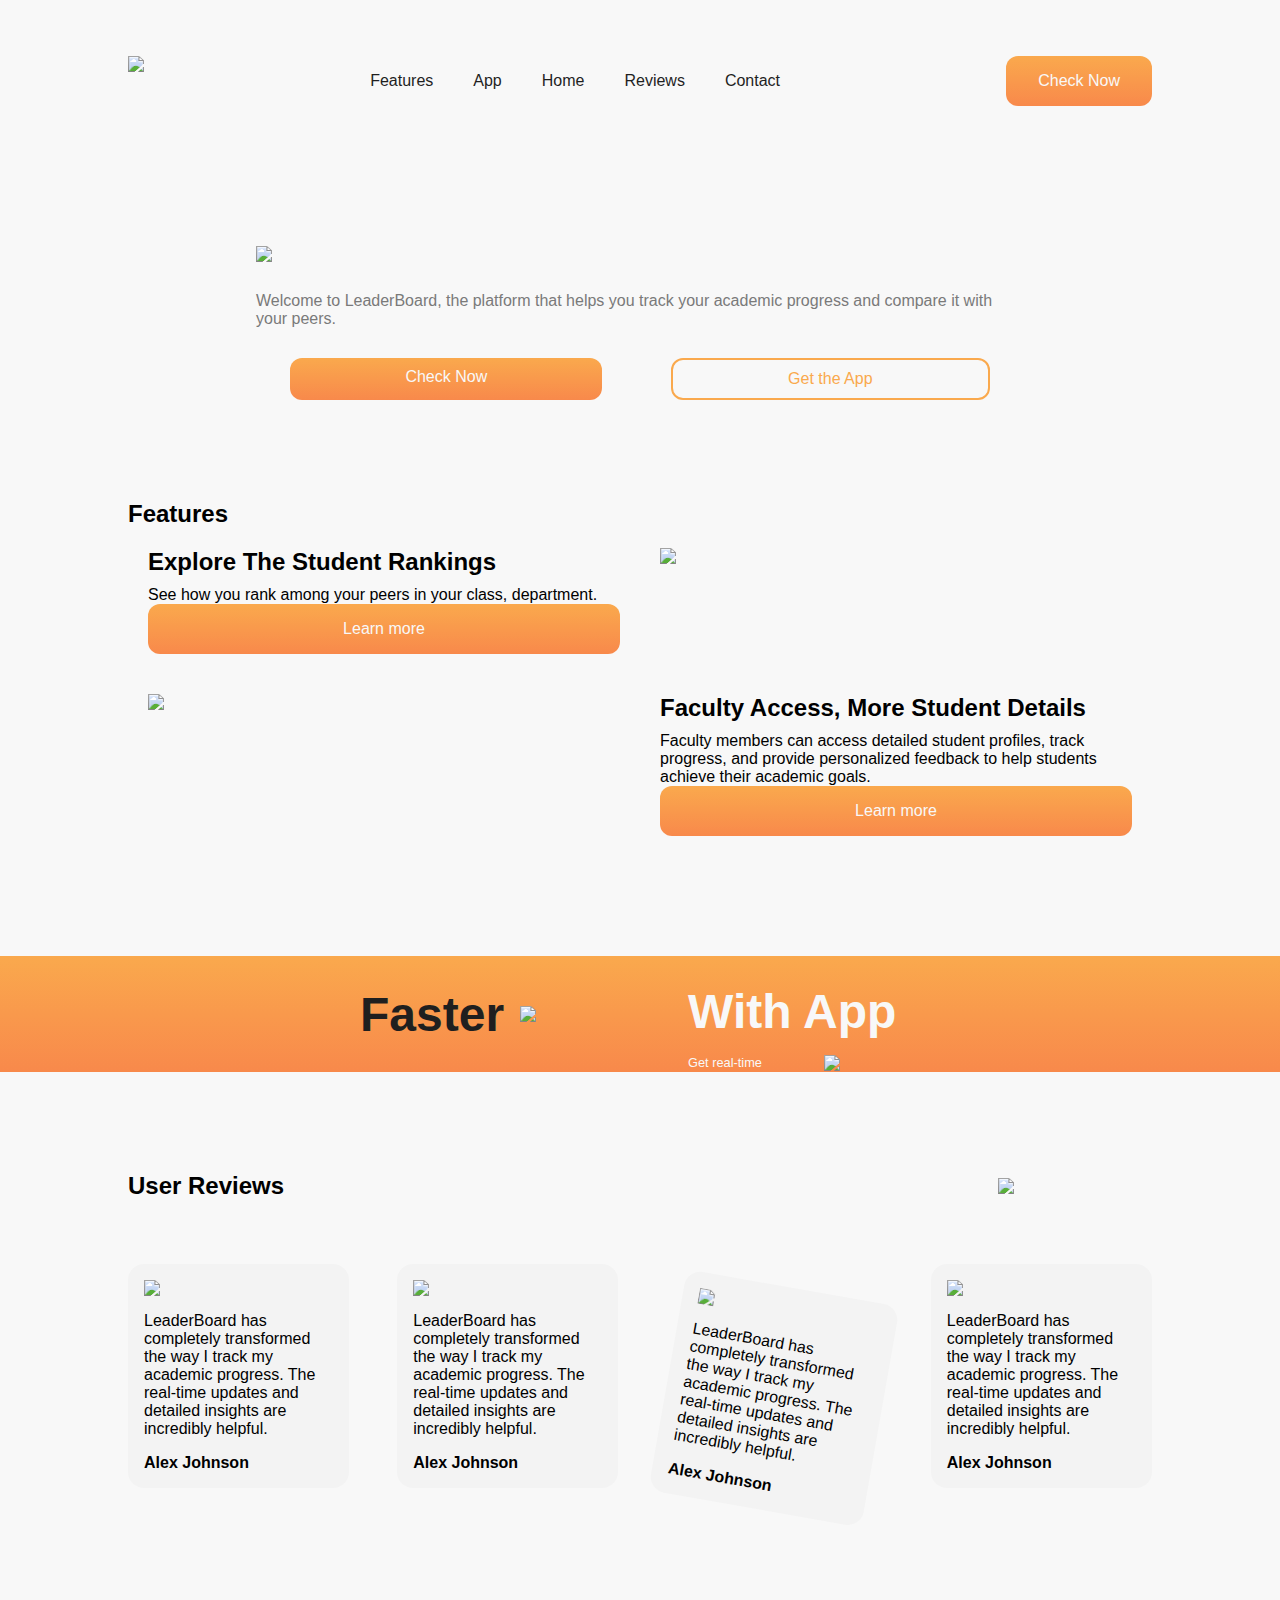
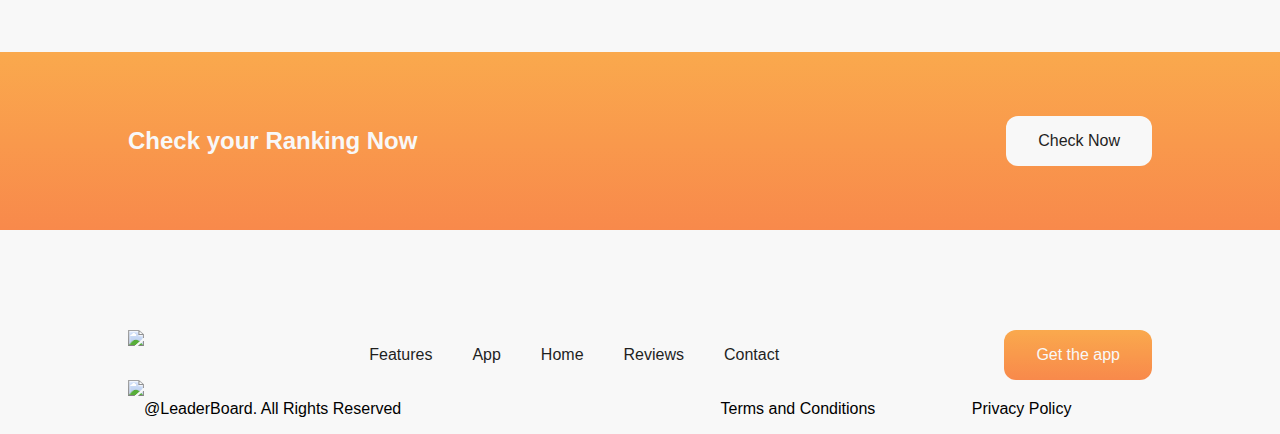
==== index.html @ 1e45b640 "Add files via upload" ====
<!DOCTYPE html>
<html lang="en">
  <head>
    <meta charset="UTF-8" />
    <link rel="icon" type="image/svg+xml" href="/vite.svg" />
    <meta name="viewport" content="width=device-width, initial-scale=1.0" />
    <link rel="stylesheet" href="style.css" />
    <title>Vite App</title>
  </head>
  <body>
    <div class="main-container">
      <header class="header">
        <div class="header-nav-container">
          <img class="logo" src="/images/logo-1.png" />
          <ul class="nav">
            <li class="nav-item">
              <a href="#" class="nav-link">Features</a>
            </li>
            <li class="nav-item">
              <a href="#" class="nav-link">App</a>
            </li>
            <li class="nav-item">
              <a href="#" class="nav-link">Home</a>
            </li>
            <li class="nav-item">
              <a href="#" class="nav-link">Reviews</a>
            </li>
            <li class="nav-item">
              <a href="#" class="nav-link">Contact</a>
            </li>
          </ul>
          <a class="btn cta" href="#">Check Now</a>
        </div>
      </header>
      <div class="hero">
        <div class="hero-container">
          <div class="welcome-container">
            <img class="welcome-img" src="/images/welcome-to-leaderboard.svg" />
            <p class="p">
              Welcome to LeaderBoard, the platform that helps you track your
              academic progress and compare it with your peers.
            </p>
          </div>
          <div class="btns-container">
            <a class="btn wide-btn cta" href="studentcheckpage.html"
              >Check Now</a
            >
            <a class="btn wide-btn sub-cta" href="#">Get the App</a>
          </div>
        </div>
      </div>
      <div class="features">
        <div class="features-main-container">
          <h2 class="feature-title">Features</h2>
          <div class="features-container">
            <div class="feature-panel">
              <div class="feature-box feature-details">
                <div class="feature-sub-box">
                  <h2>Explore The Student Rankings</h2>
                  <p>
                    See how you rank among your peers in your class, department.
                  </p>
                </div>
                <a class="btn" href="#">Learn more</a>
              </div>
              <img
                class="feature-box feature-image"
                src="/images/student-image.png" />
            </div>
            <div class="feature-panel">
              <img
                class="feature-box feature-image"
                src="/images/faculty-image.png" />
              <div class="feature-box feature-details">
                <div class="feature-sub-box">
                  <h2>Faculty Access, More Student Details</h2>
                  <p>
                    Faculty members can access detailed student profiles, track
                    progress, and provide personalized feedback to help students
                    achieve their academic goals.
                  </p>
                </div>
                <a class="btn" href="#">Learn more</a>
              </div>
            </div>
          </div>
        </div>
      </div>
      <div class="app">
        <div class="app-container">
          <div class="app-box">
            <h2 class="app-sub-title-dark">Faster</h2>
          </div>
          <img class="app-image" src="/images/iphone-13.png" />
          <div class="app-sub-container">
            <h2 class="app-sub-title-light">With App</h2>
            <div class="app-sub-box">
              <p class="app-text">
                Get real-time updates on your academic progress.
              </p>
              <img class="app-social-links" src="/images/frame-23.png" />
            </div>
          </div>
        </div>
      </div>
      <div class="reviews">
        <div class="reviews-container">
          <div class="review-title">
            <h2 class="review-title-text">User Reviews</h2>
            <img class="review-arrow" src="/images/left-and-right-arrow.png" />
          </div>
          <div class="review-panel">
            <div class="review">
              <img class="review-image" src="/images/1.svg" />
              <p class="review-text">
                LeaderBoard has completely transformed the way I track my
                academic progress. The real-time updates and detailed insights
                are incredibly helpful.
              </p>
              <p class="reviewer">Alex Johnson</p>
            </div>
            <div class="review">
              <img class="review-image" src="/images/1.svg" />
              <p class="review-text">
                LeaderBoard has completely transformed the way I track my
                academic progress. The real-time updates and detailed insights
                are incredibly helpful.
              </p>
              <p class="reviewer">Alex Johnson</p>
            </div>
            <div class="review-open">
              <div class="reviewer-image-open"></div>
              <div class="review review-des">
                <img class="review-image" src="/images/1.svg" />
                <p class="review-text">
                  LeaderBoard has completely transformed the way I track my
                  academic progress. The real-time updates and detailed insights
                  are incredibly helpful.
                </p>
                <p class="reviewer">Alex Johnson</p>
              </div>
            </div>
            <div class="review">
              <img class="review-image" src="/images/1.svg" />
              <p class="review-text">
                LeaderBoard has completely transformed the way I track my
                academic progress. The real-time updates and detailed insights
                are incredibly helpful.
              </p>
              <p class="reviewer">Alex Johnson</p>
            </div>
          </div>
        </div>
      </div>
      <div class="news-letter">
        <div class="nl-container">
          <h2 class="nl-heading">Check your Ranking Now</h2>
          <a class="btn btn-light" href="studentcheckpage.html">Check Now</a>
        </div>
      </div>
      <footer class="footer">
        <div class="footer-container">
          <div class="footer-nav-container">
            <img class="logo" src="/images/logo-1.png" />
            <ul class="nav">
              <li class="nav-item">
                <a href="#" class="nav-link">Features</a>
              </li>
              <li class="nav-item">
                <a href="#" class="nav-link">App</a>
              </li>
              <li class="nav-item">
                <a href="#" class="nav-link">Home</a>
              </li>
              <li class="nav-item">
                <a href="#" class="nav-link">Reviews</a>
              </li>
              <li class="nav-item">
                <a href="#" class="nav-link">Contact</a>
              </li>
            </ul>
            <a class="btn cta" href="#">Get the app</a>
          </div>
          <img class="line" src="/images/line-1.png" />
          <div class="tac">
            <div class="tac-container">
              <div class="tac-text-left">
                @LeaderBoard. All Rights Reserved
              </div>
              <div class="tac-text-right">
                <div class="tac-text-wrapper">Terms and Conditions</div>
                <div class="tac-text-wrapper">Privacy Policy</div>
              </div>
            </div>
          </div>
        </div>
      </footer>
    </div>
  </body>
  <script type="module" src="/main.js"></script>
</html>
---- style.css ----
@import url(https://db.onlinewebfonts.com/c/040a78b437acd0433612f92e61d04a1b?family=Gilroy-Medium);

:root {
  --primary-color: #f8f8f8;
  --secondary-color: #1f1f1f;
  --tertiary-color: #faa94d;
  --quaternary-color: #f8894b;
  --sub-text-color: #7a7a7a;
  --sub-background-color: #f3f3f3;
}

* {
  margin: 0;
  padding: 0;
  box-sizing: border-box;
}

.main-container {
  min-width: 1050px;
  display: flex;
  flex-direction: column;
  align-items: center;
  min-height: fit-content;
  gap: 100px;
  justify-content: space-between;
  background-color: var(--primary-color);
  font-family: "Gilroy-Medium", sans-serif;
  margin: auto;
  padding: 1rem 0;
}

.header {
  width: 100%;
  padding: 40px 0;
}

.header-nav-container,
.footer-nav-container {
  display: flex;
  align-items: center;
  justify-content: space-between;
  height: 50px;
  gap: 60px;
}

.header-nav-container,
.features-main-container,
.reviews-container {
  width: 80%;
  margin: auto;
  max-width: 1050px;
}

.logo {
  height: 100%;
}

.nav {
  list-style-type: none;
  width: auto;
  display: flex;
  justify-content: space-between;
  align-items: center;
  gap: 40px;
}

.nav-link {
  text-decoration: none;
  color: var(--secondary-color);
  font-family: inherit;
}

.nav-link:hover {
  color: var(--tertiary-color);
}

.btn {
  text-align: center;
  min-width: max-content;
  text-decoration: none;
  background: linear-gradient(180deg, #faa94d, #f8894b);
  padding: 16px 32px;
  color: inherit;
  font-family: inherit;
  border-radius: 12px;
  color: var(--primary-color);
}

.btn:hover {
  background: linear-gradient(180deg, #f8894b, #faa94d);
}

.hero {
  width: 100%;
  margin: auto;
}

.hero-container {
  width: 60%;
  display: flex;
  flex-direction: column;
  justify-content: space-between;
  align-items: center;
  gap: 30px;
  margin: auto;
}

.welcome-container {
  display: flex;
  flex-direction: column;
  justify-content: center;
  align-items: center;
  gap: 30px;
  color: var(--sub-text-color);
}

.welcome-img {
  width: 100%;
}

.btns-container {
  width: 100%;
  display: flex;
  justify-content: space-around;
}

.wide-btn {
  padding: 10px 15%;
}

.sub-cta {
  background: var(--primary-color);
  border: 2px solid var(--tertiary-color);
  color: var(--tertiary-color);
}

.sub-cta:hover {
  background: var(--tertiary-color);
  color: var(--primary-color);
}

.features {
  width: 100%;
}

.feature-panel {
  display: flex;
  justify-content: space-between;
}

.feature-details {
  display: flex;
  flex-direction: column;
  justify-content: space-around;
}

.feature-box {
  width: 50%;
  padding: 20px;
}

.feature-sub-box {
  display: flex;
  flex-direction: column;
  gap: 10px;
}

.app,
.news-letter {
  width: 100%;
  background: linear-gradient(
    180deg,
    var(--tertiary-color),
    var(--quaternary-color)
  );
}

.app-container {
  width: 80%;
  max-width: 800px;
  display: flex;
  justify-content: center;
  align-items: center;
  margin: auto;
}

.app-image,
.app-box,
.app-sub-container {
  width: 30%;
}

.app-box {
  translate: 5rem;
}

.app-sub-container {
  translate: -4.5rem 1.75rem;
  display: flex;
  flex-direction: column;
  gap: 1rem;
}

.app-sub-box {
  display: flex;
  gap: 1rem;
  color: var(--primary-color);
}

.app-text {
  width: 50%;
  font-size: 0.8rem;
}

.app-sub-title-dark,
.app-sub-title-light {
  font-size: 3rem;
}

.app-sub-title-dark {
  color: var(--secondary-color);
}

.app-sub-title-light {
  color: var(--primary-color);
}

.app-social-links {
  width: 40%;
  object-fit: contain;
}

.reviews {
  width: 100%;
}

.review-title {
  display: flex;
  justify-content: space-between;
  align-items: center;
}

.review-arrow {
  object-fit: contain;
  width: 15%;
}

.review-panel {
  display: flex;
  justify-content: space-between;
  align-items: center;
  gap: 3rem;
  padding: 4rem 0;
}

.review {
  background-color: var(--sub-background-color);
  border-radius: 16px;
  padding: 1rem;
  display: flex;
  flex-direction: column;
  gap: 1rem;
  width: 25%;
  height: fit-content;
}

.review-open {
  position: relative;
  width: 25%;
  height: fit-content;
}

.review-image {
  width: 20%;
  object-fit: contain;
}

.reviewer {
  font-weight: bold;
}

.reviewer-image-open {
  width: 100%;
  height: 100%;
  position: absolute;
  translate: 0 -40%;
  background: url(images/image-frame.png);
  background-size: contain;
  background-repeat: no-repeat;
  background-position: center;
}

.review-des {
  transform: rotate(10deg);
  width: 100%;
  translate: 0 10%;
}

.news-letter {
  padding: 4rem 0;
}

.nl-container {
  width: 80%;
  margin: auto;
  display: flex;
  justify-content: space-between;
  align-items: center;
  color: var(--primary-color);
}

.btn-light {
  background: var(--primary-color);
  color: var(--secondary-color);
}

.btn-light:hover {
  background: var(--secondary-color);
  color: var(--primary-color);
}

.footer {
  width: 100%;
}

.footer-container {
  width: 80%;
  margin: auto;
}

.line {
  width: 100%;
}

.tac-container {
  display: flex;
  justify-content: space-between;
}

.tac-text-left {
  margin-left: 1rem;
}

.tac-text-right {
  width: 50%;
  display: flex;
  justify-content: space-evenly;
  text-align: start;
  gap: 1em;
}
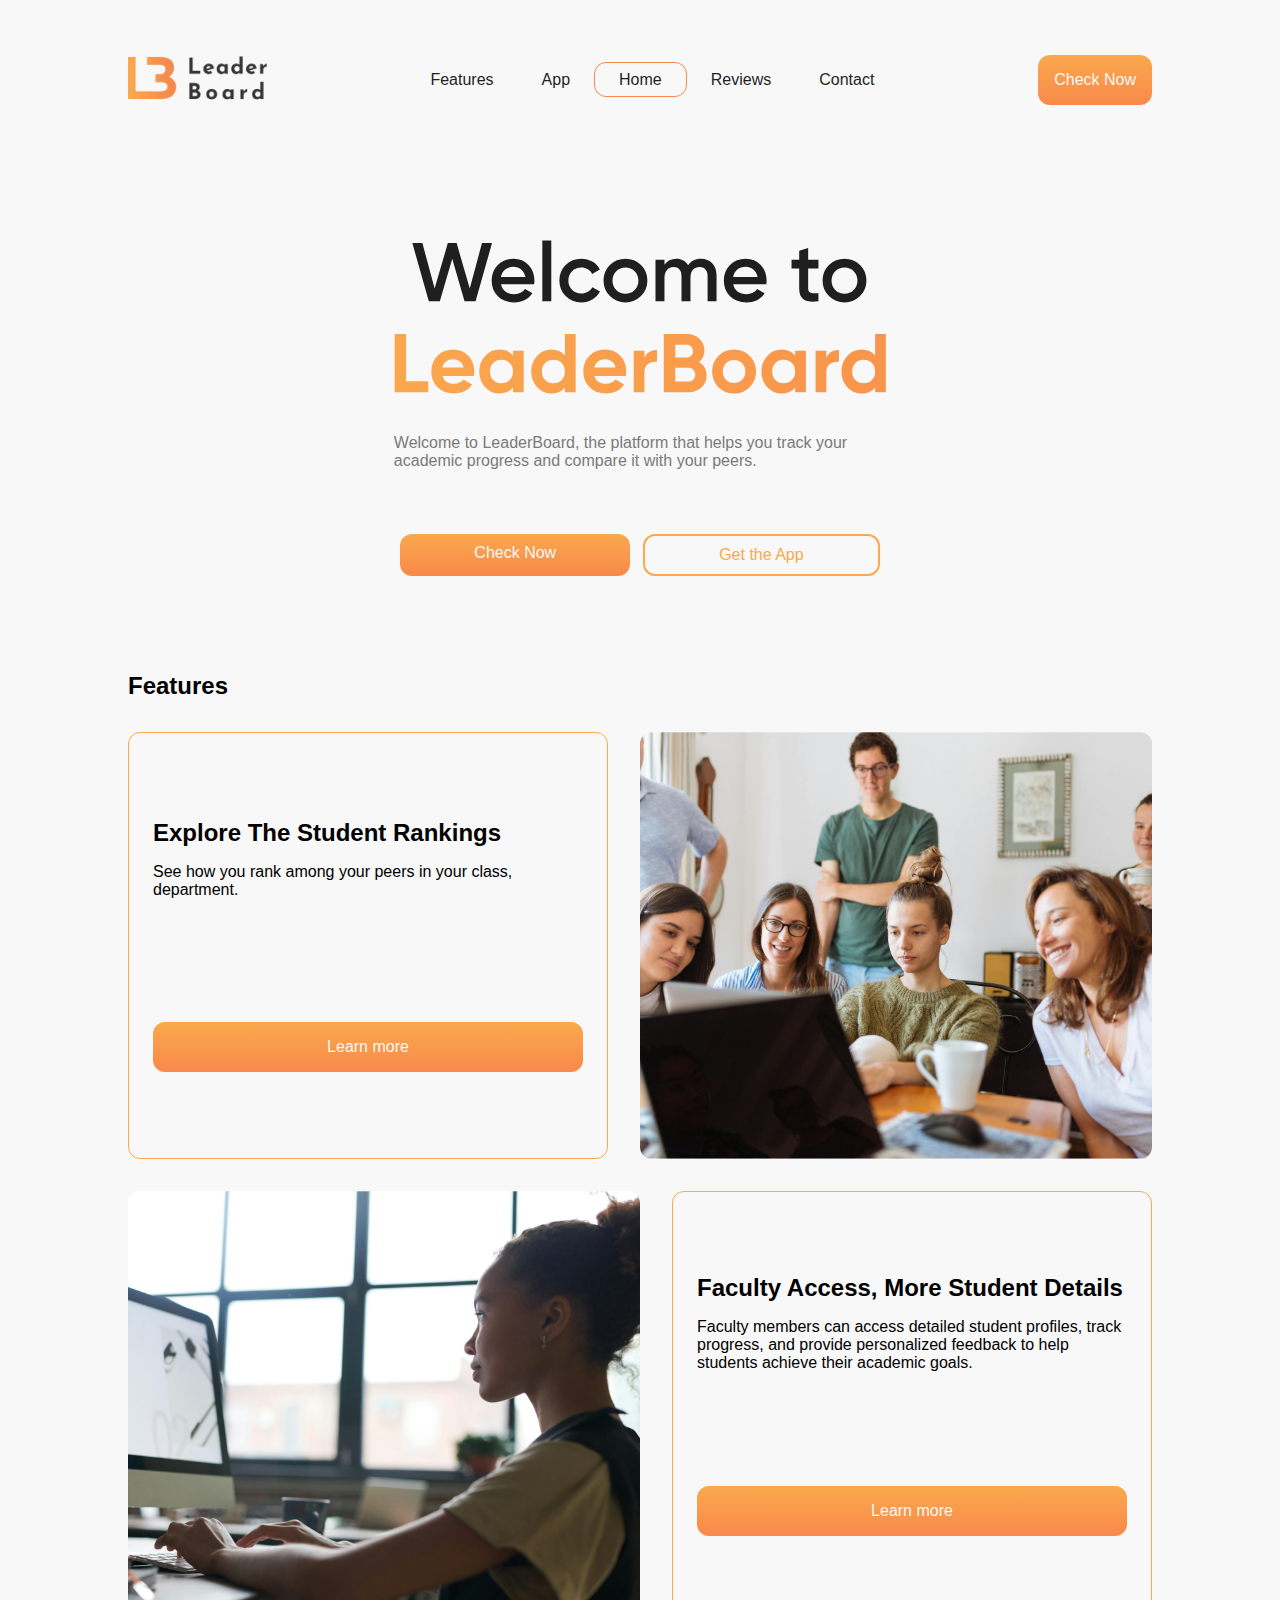
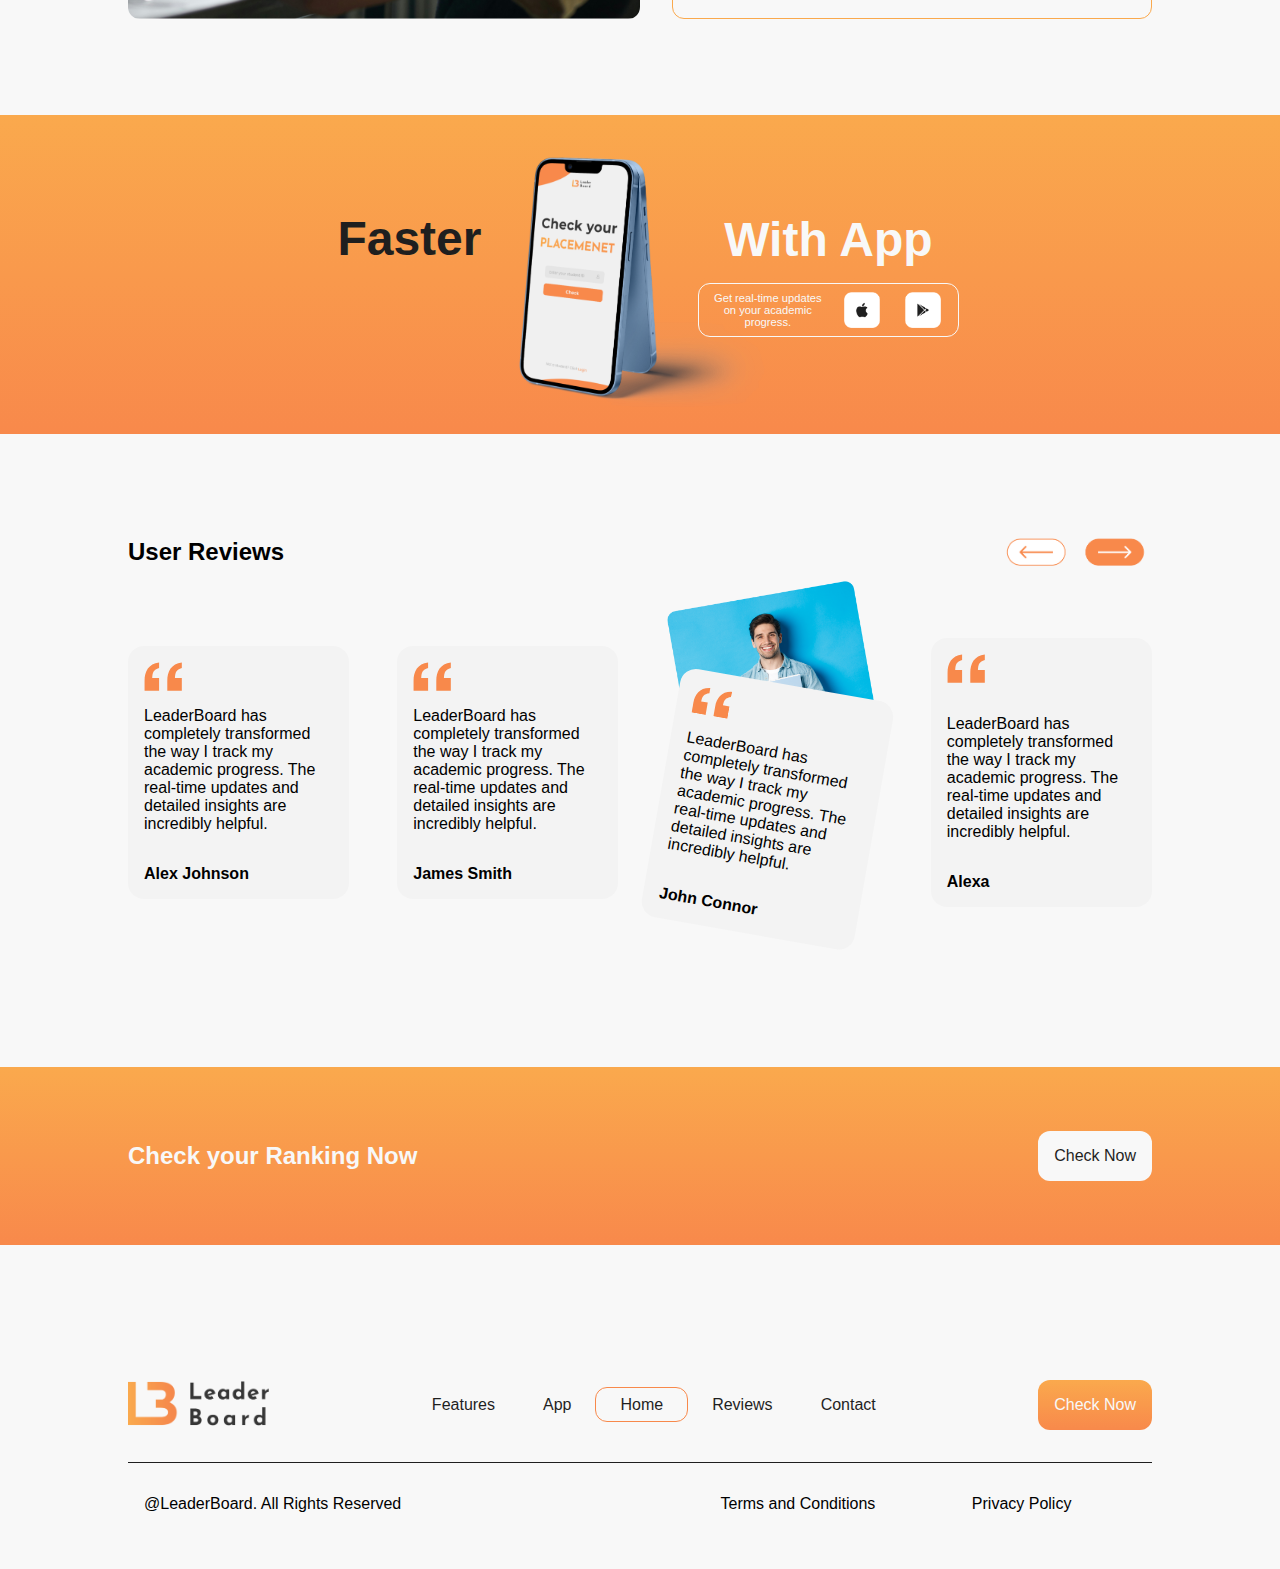
==== commit e8d65446: "update design and minor fixes" ====
--- a/index.html
+++ b/index.html
@@ -2,17 +2,16 @@
 <html lang="en">
   <head>
     <meta charset="UTF-8" />
-    <link rel="icon" type="image/svg+xml" href="/vite.svg" />
     <meta name="viewport" content="width=device-width, initial-scale=1.0" />
     <link rel="stylesheet" href="style.css" />
-    <title>Vite App</title>
+    <title>LeaderBoard</title>
   </head>
   <body>
-    <div class="main-container">
-      <header class="header">
-        <div class="header-nav-container">
+    <div class="container">
+      <header id="header">
+        <div class="nav-container">
           <img class="logo" src="/images/logo-1.png" />
-          <ul class="nav">
+          <ul class="nav-items">
             <li class="nav-item">
               <a href="#" class="nav-link">Features</a>
             </li>
@@ -20,7 +19,7 @@
               <a href="#" class="nav-link">App</a>
             </li>
             <li class="nav-item">
-              <a href="#" class="nav-link">Home</a>
+              <a href="#" class="nav-link current-link">Home</a>
             </li>
             <li class="nav-item">
               <a href="#" class="nav-link">Reviews</a>
@@ -32,7 +31,7 @@
           <a class="btn cta" href="#">Check Now</a>
         </div>
       </header>
-      <div class="hero">
+      <div id="hero">
         <div class="hero-container">
           <div class="welcome-container">
             <img class="welcome-img" src="/images/welcome-to-leaderboard.svg" />
@@ -42,17 +41,15 @@
             </p>
           </div>
           <div class="btns-container">
-            <a class="btn wide-btn cta" href="studentcheckpage.html"
-              >Check Now</a
-            >
-            <a class="btn wide-btn sub-cta" href="#">Get the App</a>
-          </div>
-        </div>
-      </div>
-      <div class="features">
-        <div class="features-main-container">
+            <a class="btn wide-btn" href="studentcheckpage.html">Check Now</a>
+            <a class="btn wide-btn sub-btn" href="#">Get the App</a>
+          </div>
+        </div>
+      </div>
+      <div id="features">
+        <div class="features-container">
           <h2 class="feature-title">Features</h2>
-          <div class="features-container">
+          <div class="features-sub-container">
             <div class="feature-panel">
               <div class="feature-box feature-details">
                 <div class="feature-sub-box">
@@ -64,12 +61,12 @@
                 <a class="btn" href="#">Learn more</a>
               </div>
               <img
-                class="feature-box feature-image"
+                class="feature-box feature-img"
                 src="/images/student-image.png" />
             </div>
             <div class="feature-panel">
               <img
-                class="feature-box feature-image"
+                class="feature-box feature-img"
                 src="/images/faculty-image.png" />
               <div class="feature-box feature-details">
                 <div class="feature-sub-box">
@@ -86,13 +83,13 @@
           </div>
         </div>
       </div>
-      <div class="app">
+      <div id="app">
         <div class="app-container">
           <div class="app-box">
             <h2 class="app-sub-title-dark">Faster</h2>
           </div>
           <img class="app-image" src="/images/iphone-13.png" />
-          <div class="app-sub-container">
+          <div class="app-box-grouped">
             <h2 class="app-sub-title-light">With App</h2>
             <div class="app-sub-box">
               <p class="app-text">
@@ -103,13 +100,49 @@
           </div>
         </div>
       </div>
-      <div class="reviews">
+      <div id="reviews">
         <div class="reviews-container">
           <div class="review-title">
             <h2 class="review-title-text">User Reviews</h2>
             <img class="review-arrow" src="/images/left-and-right-arrow.png" />
           </div>
           <div class="review-panel">
+            <div class="review">
+              <div class="review-box">
+                <img class="review-image" src="/images/1.svg" />
+                <p class="review-text">
+                  LeaderBoard has completely transformed the way I track my
+                  academic progress. The real-time updates and detailed insights
+                  are incredibly helpful.
+                </p>
+              </div>
+              <p class="reviewer">Alex Johnson</p>
+            </div>
+            <div class="review">
+              <div class="review-box">
+                <img class="review-image" src="/images/1.svg" />
+                <p class="review-text">
+                  LeaderBoard has completely transformed the way I track my
+                  academic progress. The real-time updates and detailed insights
+                  are incredibly helpful.
+                </p>
+              </div>
+              <p class="reviewer">James Smith</p>
+            </div>
+            <div class="review-open">
+              <div class="reviewer-img"></div>
+              <div class="review">
+                <div class="review-box">
+                  <img class="review-image" src="/images/1.svg" />
+                  <p class="review-text">
+                    LeaderBoard has completely transformed the way I track my
+                    academic progress. The real-time updates and detailed
+                    insights are incredibly helpful.
+                  </p>
+                </div>
+                <p class="reviewer">John Connor</p>
+              </div>
+            </div>
             <div class="review">
               <img class="review-image" src="/images/1.svg" />
               <p class="review-text">
@@ -117,52 +150,22 @@
                 academic progress. The real-time updates and detailed insights
                 are incredibly helpful.
               </p>
-              <p class="reviewer">Alex Johnson</p>
-            </div>
-            <div class="review">
-              <img class="review-image" src="/images/1.svg" />
-              <p class="review-text">
-                LeaderBoard has completely transformed the way I track my
-                academic progress. The real-time updates and detailed insights
-                are incredibly helpful.
-              </p>
-              <p class="reviewer">Alex Johnson</p>
-            </div>
-            <div class="review-open">
-              <div class="reviewer-image-open"></div>
-              <div class="review review-des">
-                <img class="review-image" src="/images/1.svg" />
-                <p class="review-text">
-                  LeaderBoard has completely transformed the way I track my
-                  academic progress. The real-time updates and detailed insights
-                  are incredibly helpful.
-                </p>
-                <p class="reviewer">Alex Johnson</p>
-              </div>
-            </div>
-            <div class="review">
-              <img class="review-image" src="/images/1.svg" />
-              <p class="review-text">
-                LeaderBoard has completely transformed the way I track my
-                academic progress. The real-time updates and detailed insights
-                are incredibly helpful.
-              </p>
-              <p class="reviewer">Alex Johnson</p>
-            </div>
-          </div>
-        </div>
-      </div>
-      <div class="news-letter">
+              <p class="reviewer">Alexa</p>
+            </div>
+          </div>
+        </div>
+      </div>
+      <div id="news-letter">
         <div class="nl-container">
           <h2 class="nl-heading">Check your Ranking Now</h2>
           <a class="btn btn-light" href="studentcheckpage.html">Check Now</a>
         </div>
       </div>
-      <footer class="footer">
+      <footer id="footer">
         <div class="footer-container">
-          <div class="footer-nav-container">
+          <div class="nav-container">
             <img class="logo" src="/images/logo-1.png" />
-            <ul class="nav">
+            <ul class="nav-items">
               <li class="nav-item">
                 <a href="#" class="nav-link">Features</a>
               </li>
@@ -170,7 +173,7 @@
                 <a href="#" class="nav-link">App</a>
               </li>
               <li class="nav-item">
-                <a href="#" class="nav-link">Home</a>
+                <a href="#" class="nav-link current-link">Home</a>
               </li>
               <li class="nav-item">
                 <a href="#" class="nav-link">Reviews</a>
@@ -179,14 +182,11 @@
                 <a href="#" class="nav-link">Contact</a>
               </li>
             </ul>
-            <a class="btn cta" href="#">Get the app</a>
-          </div>
-          <img class="line" src="/images/line-1.png" />
+            <a class="btn cta" href="#">Check Now</a>
+          </div>
           <div class="tac">
             <div class="tac-container">
-              <div class="tac-text-left">
-                @LeaderBoard. All Rights Reserved
-              </div>
+              <div class="tac-text-left">@LeaderBoard. All Rights Reserved</div>
               <div class="tac-text-right">
                 <div class="tac-text-wrapper">Terms and Conditions</div>
                 <div class="tac-text-wrapper">Privacy Policy</div>
--- a/style.css
+++ b/style.css
@@ -15,63 +15,71 @@
   box-sizing: border-box;
 }
 
-.main-container {
+.container {
   min-width: 1050px;
   display: flex;
   flex-direction: column;
   align-items: center;
   min-height: fit-content;
-  gap: 100px;
+  gap: 6rem;
   justify-content: space-between;
   background-color: var(--primary-color);
   font-family: "Gilroy-Medium", sans-serif;
-  margin: auto;
   padding: 1rem 0;
 }
 
-.header {
+#header,
+#footer {
   width: 100%;
   padding: 40px 0;
 }
 
-.header-nav-container,
-.footer-nav-container {
-  display: flex;
-  align-items: center;
-  justify-content: space-between;
-  height: 50px;
-  gap: 60px;
-}
-
-.header-nav-container,
-.features-main-container,
-.reviews-container {
+.logo {
+  height: 100%;
+}
+
+.nav-container {
+  display: flex;
+  align-items: center;
+  justify-content: space-between;
+  height: 3rem;
+  gap: 2rem;
+}
+
+.nav-container,
+.features-container,
+.reviews-container,
+.footer-container {
   width: 80%;
   margin: auto;
-  max-width: 1050px;
-}
-
-.logo {
-  height: 100%;
-}
-
-.nav {
+}
+
+.nav-items {
   list-style-type: none;
-  width: auto;
-  display: flex;
-  justify-content: space-between;
-  align-items: center;
-  gap: 40px;
+  display: flex;
+  justify-content: space-between;
+  align-items: center;
 }
 
 .nav-link {
   text-decoration: none;
   color: var(--secondary-color);
   font-family: inherit;
+  padding: 0.5rem 1.5rem;
 }
 
 .nav-link:hover {
   color: var(--tertiary-color);
+}
+
+.current-link {
+  border: var(--quaternary-color) 1px solid;
+  border-radius: 12px;
+}
+
+.current-link:hover {
+  background: var(--quaternary-color);
+  color: var(--primary-color);
 }
 
 .btn {
@@ -79,7 +87,7 @@
   min-width: max-content;
   text-decoration: none;
   background: linear-gradient(180deg, #faa94d, #f8894b);
-  padding: 16px 32px;
+  padding: 1rem;
   color: inherit;
   font-family: inherit;
   border-radius: 12px;
@@ -90,18 +98,13 @@
   background: linear-gradient(180deg, #f8894b, #faa94d);
 }
 
-.hero {
-  width: 100%;
-  margin: auto;
-}
-
 .hero-container {
   width: 60%;
   display: flex;
   flex-direction: column;
   justify-content: space-between;
   align-items: center;
-  gap: 30px;
+  gap: 4rem;
   margin: auto;
 }
 
@@ -110,11 +113,12 @@
   flex-direction: column;
   justify-content: center;
   align-items: center;
-  gap: 30px;
+  gap: 2.5rem;
   color: var(--sub-text-color);
 }
 
-.welcome-img {
+.welcome-img,
+.feature-img {
   width: 100%;
 }
 
@@ -128,45 +132,61 @@
   padding: 10px 15%;
 }
 
-.sub-cta {
+.sub-btn {
   background: var(--primary-color);
   border: 2px solid var(--tertiary-color);
   color: var(--tertiary-color);
 }
 
-.sub-cta:hover {
+.sub-btn:hover {
   background: var(--tertiary-color);
   color: var(--primary-color);
 }
 
-.features {
-  width: 100%;
+.features-container {
+  display: flex;
+  flex-direction: column;
+  gap: 2rem;
+}
+
+.features-sub-container {
+  display: flex;
+  flex-direction: column;
+  justify-content: space-between;
+  gap: 2rem;
 }
 
 .feature-panel {
   display: flex;
   justify-content: space-between;
+  gap: 2rem;
 }
 
 .feature-details {
   display: flex;
   flex-direction: column;
   justify-content: space-around;
+  border: var(--tertiary-color) 1px solid;
+  border-radius: 12px;
+  padding: 1.5rem;
+}
+
+.feature-img {
+  border-radius: 12px;
 }
 
 .feature-box {
   width: 50%;
-  padding: 20px;
 }
 
 .feature-sub-box {
   display: flex;
   flex-direction: column;
-  gap: 10px;
-}
-
-.app,
-.news-letter {
+  gap: 1rem;
+}
+
+#app,
+#news-letter {
   width: 100%;
   background: linear-gradient(
     180deg,
@@ -177,25 +197,27 @@
 
 .app-container {
   width: 80%;
-  max-width: 800px;
+  max-width: 900px;
   display: flex;
   justify-content: center;
   align-items: center;
   margin: auto;
+  padding: 1rem;
 }
 
 .app-image,
 .app-box,
-.app-sub-container {
+.app-box-grouped {
   width: 30%;
 }
 
 .app-box {
-  translate: 5rem;
-}
-
-.app-sub-container {
-  translate: -4.5rem 1.75rem;
+  translate: 5.5rem -2.25rem;
+}
+
+.app-box-grouped {
+  translate: -4.5rem;
+  text-align: center;
   display: flex;
   flex-direction: column;
   gap: 1rem;
@@ -205,11 +227,14 @@
   display: flex;
   gap: 1rem;
   color: var(--primary-color);
+  border: var(--primary-color) 1px solid;
+  border-radius: 12px;
+  padding: 0.5rem;
 }
 
 .app-text {
   width: 50%;
-  font-size: 0.8rem;
+  font-size: 0.7rem;
 }
 
 .app-sub-title-dark,
@@ -230,10 +255,6 @@
   object-fit: contain;
 }
 
-.reviews {
-  width: 100%;
-}
-
 .review-title {
   display: flex;
   justify-content: space-between;
@@ -246,6 +267,7 @@
 }
 
 .review-panel {
+  width: 100%;
   display: flex;
   justify-content: space-between;
   align-items: center;
@@ -259,15 +281,19 @@
   padding: 1rem;
   display: flex;
   flex-direction: column;
+  gap: 2rem;
+  width: 25%;
+}
+
+.review-box {
+  display: flex;
+  flex-direction: column;
   gap: 1rem;
-  width: 25%;
-  height: fit-content;
 }
 
 .review-open {
   position: relative;
   width: 25%;
-  height: fit-content;
 }
 
 .review-image {
@@ -279,24 +305,28 @@
   font-weight: bold;
 }
 
-.reviewer-image-open {
+.reviewer-img {
   width: 100%;
   height: 100%;
   position: absolute;
-  translate: 0 -40%;
   background: url(images/image-frame.png);
   background-size: contain;
   background-repeat: no-repeat;
   background-position: center;
-}
-
-.review-des {
-  transform: rotate(10deg);
-  width: 100%;
-  translate: 0 10%;
-}
-
-.news-letter {
+  transform: translate(0%, -35%);
+}
+
+.review-open {
+  position: relative;
+  width: 25%;
+}
+
+.review-open .review {
+  transform: rotate(10deg) translate(0, 15%);
+  width: 100%;
+}
+
+#news-letter {
   padding: 4rem 0;
 }
 
@@ -319,17 +349,21 @@
   color: var(--primary-color);
 }
 
-.footer {
-  width: 100%;
+#footer {
+  width: 100%;
+}
+
+.footer-container .nav-container {
+  width: 100%;
+  height: calc(50px + 2rem);
+  padding-bottom: 2rem;
+  border-bottom: var(--secondary-color) 1px solid;
 }
 
 .footer-container {
-  width: 80%;
-  margin: auto;
-}
-
-.line {
-  width: 100%;
+  display: flex;
+  flex-direction: column;
+  gap: 2rem;
 }
 
 .tac-container {
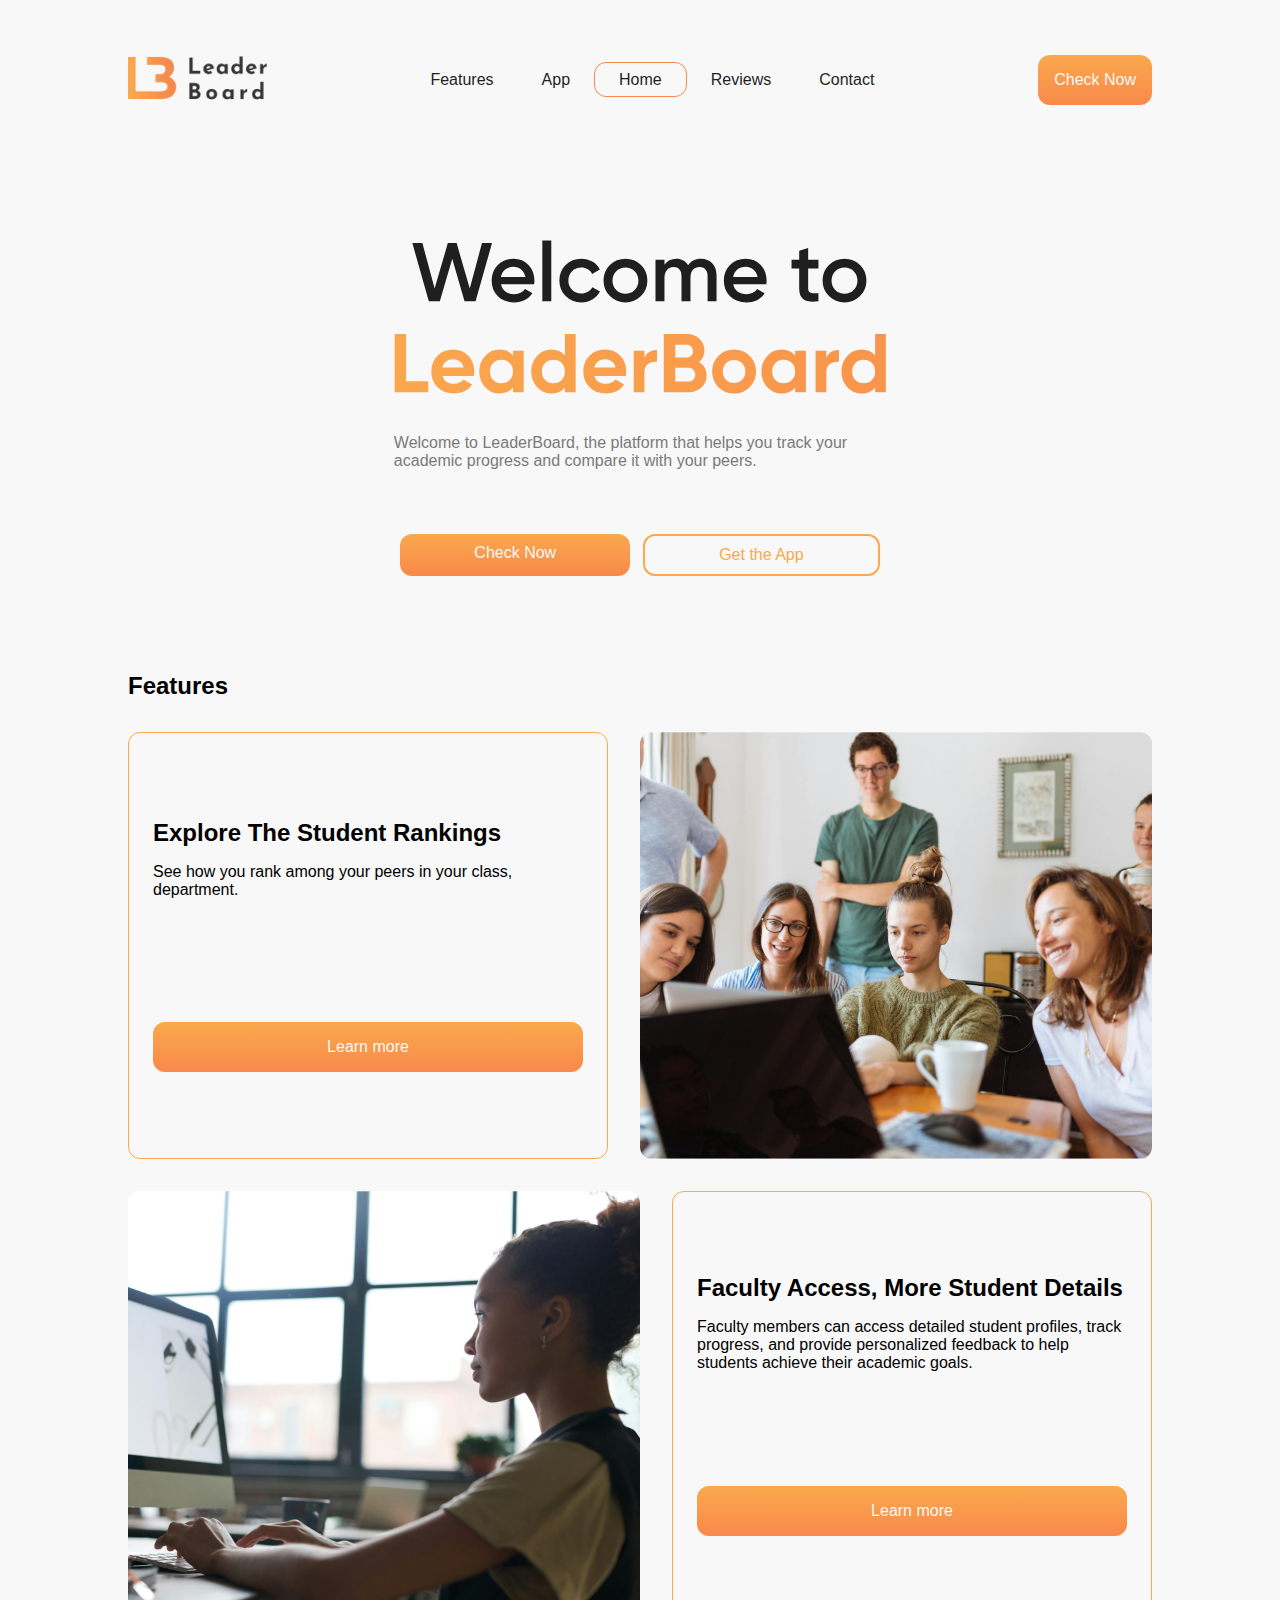
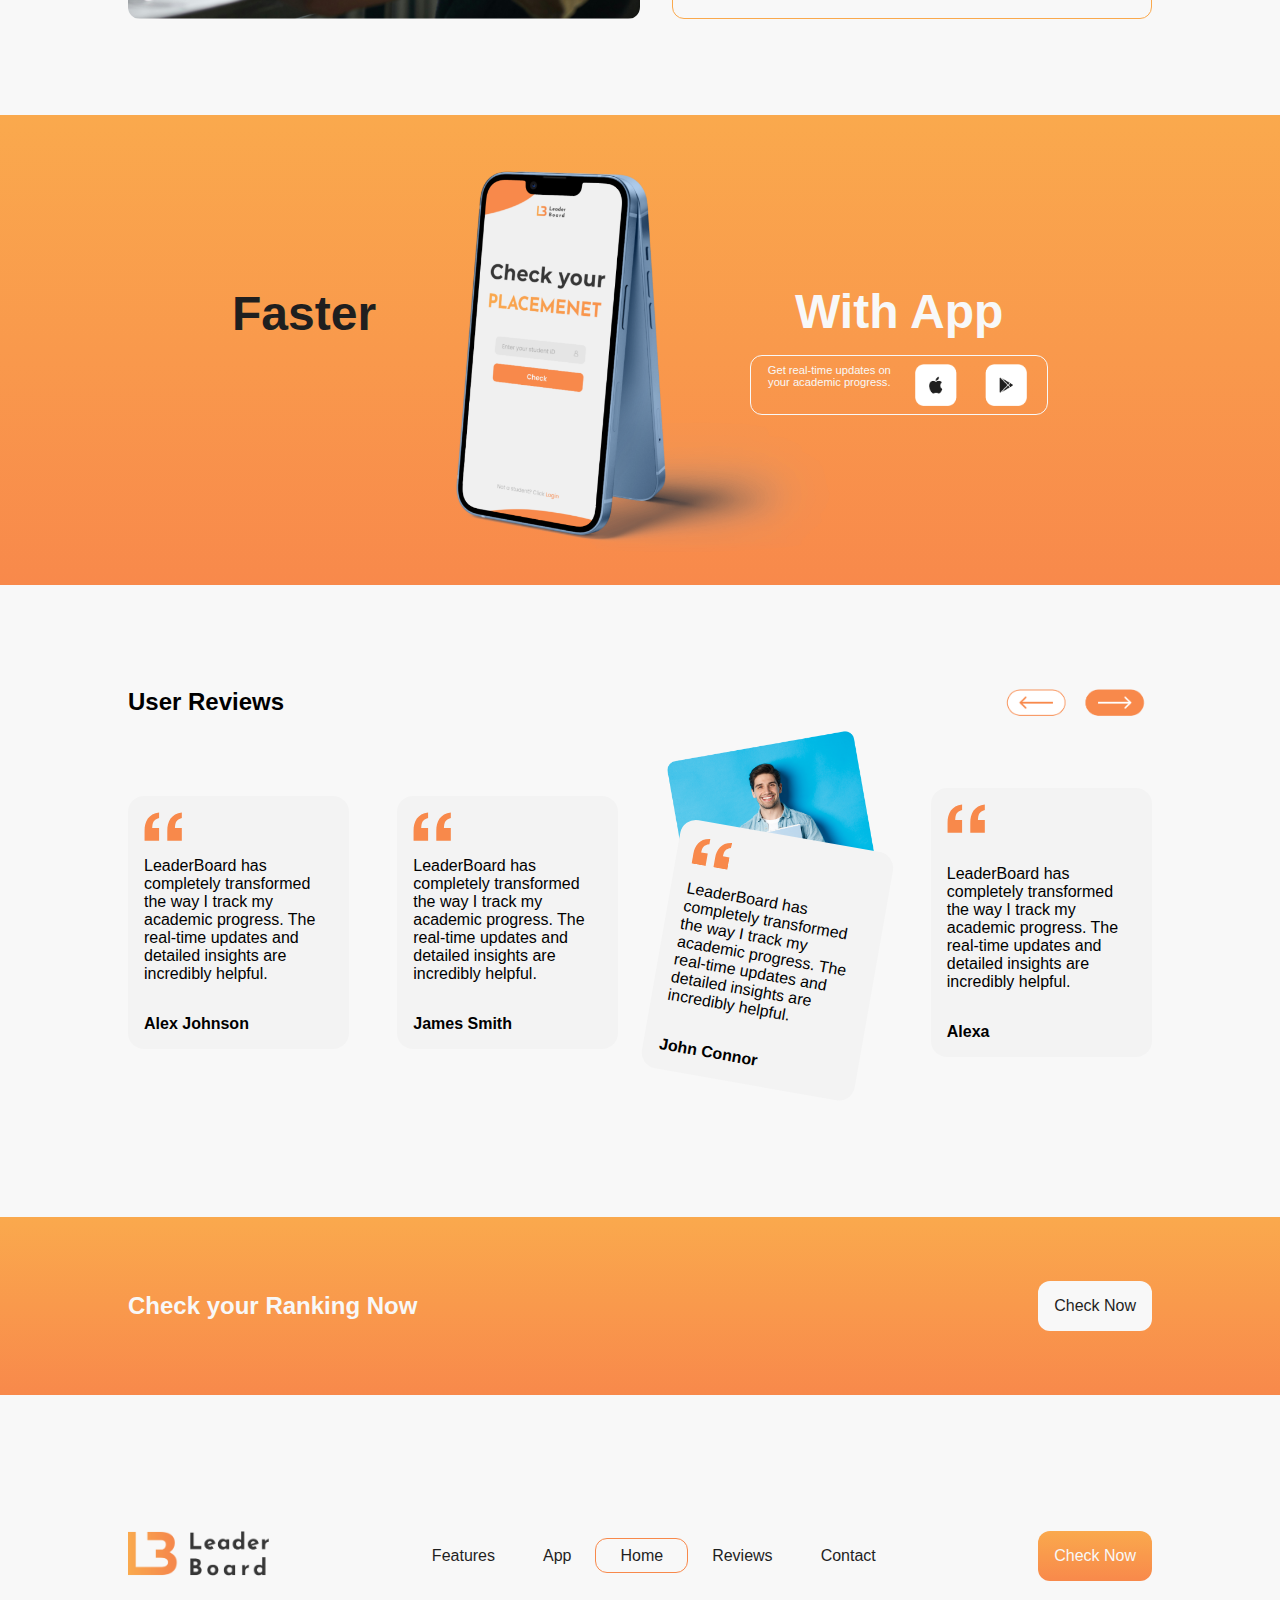
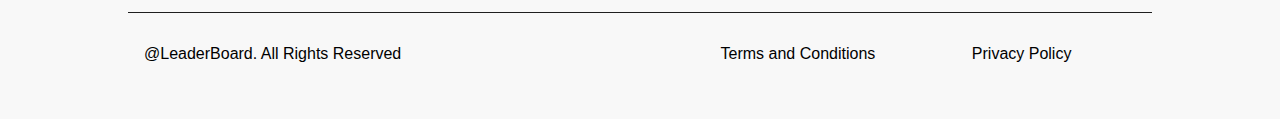
==== commit 4e4259b5: "misc" ====
--- a/index.html
+++ b/index.html
@@ -88,7 +88,7 @@
           <div class="app-box">
             <h2 class="app-sub-title-dark">Faster</h2>
           </div>
-          <img class="app-image" src="/images/iphone-13.png" />
+          <img class="app-img" src="/images/iphone-13.png" />
           <div class="app-box-grouped">
             <h2 class="app-sub-title-light">With App</h2>
             <div class="app-sub-box">
--- a/style.css
+++ b/style.css
@@ -197,7 +197,6 @@
 
 .app-container {
   width: 80%;
-  max-width: 900px;
   display: flex;
   justify-content: center;
   align-items: center;
@@ -205,18 +204,21 @@
   padding: 1rem;
 }
 
-.app-image,
 .app-box,
 .app-box-grouped {
   width: 30%;
 }
 
+.app-img {
+  width: 40%;
+}
+
 .app-box {
   translate: 5.5rem -2.25rem;
 }
 
 .app-box-grouped {
-  translate: -4.5rem;
+  translate: -5.5rem;
   text-align: center;
   display: flex;
   flex-direction: column;
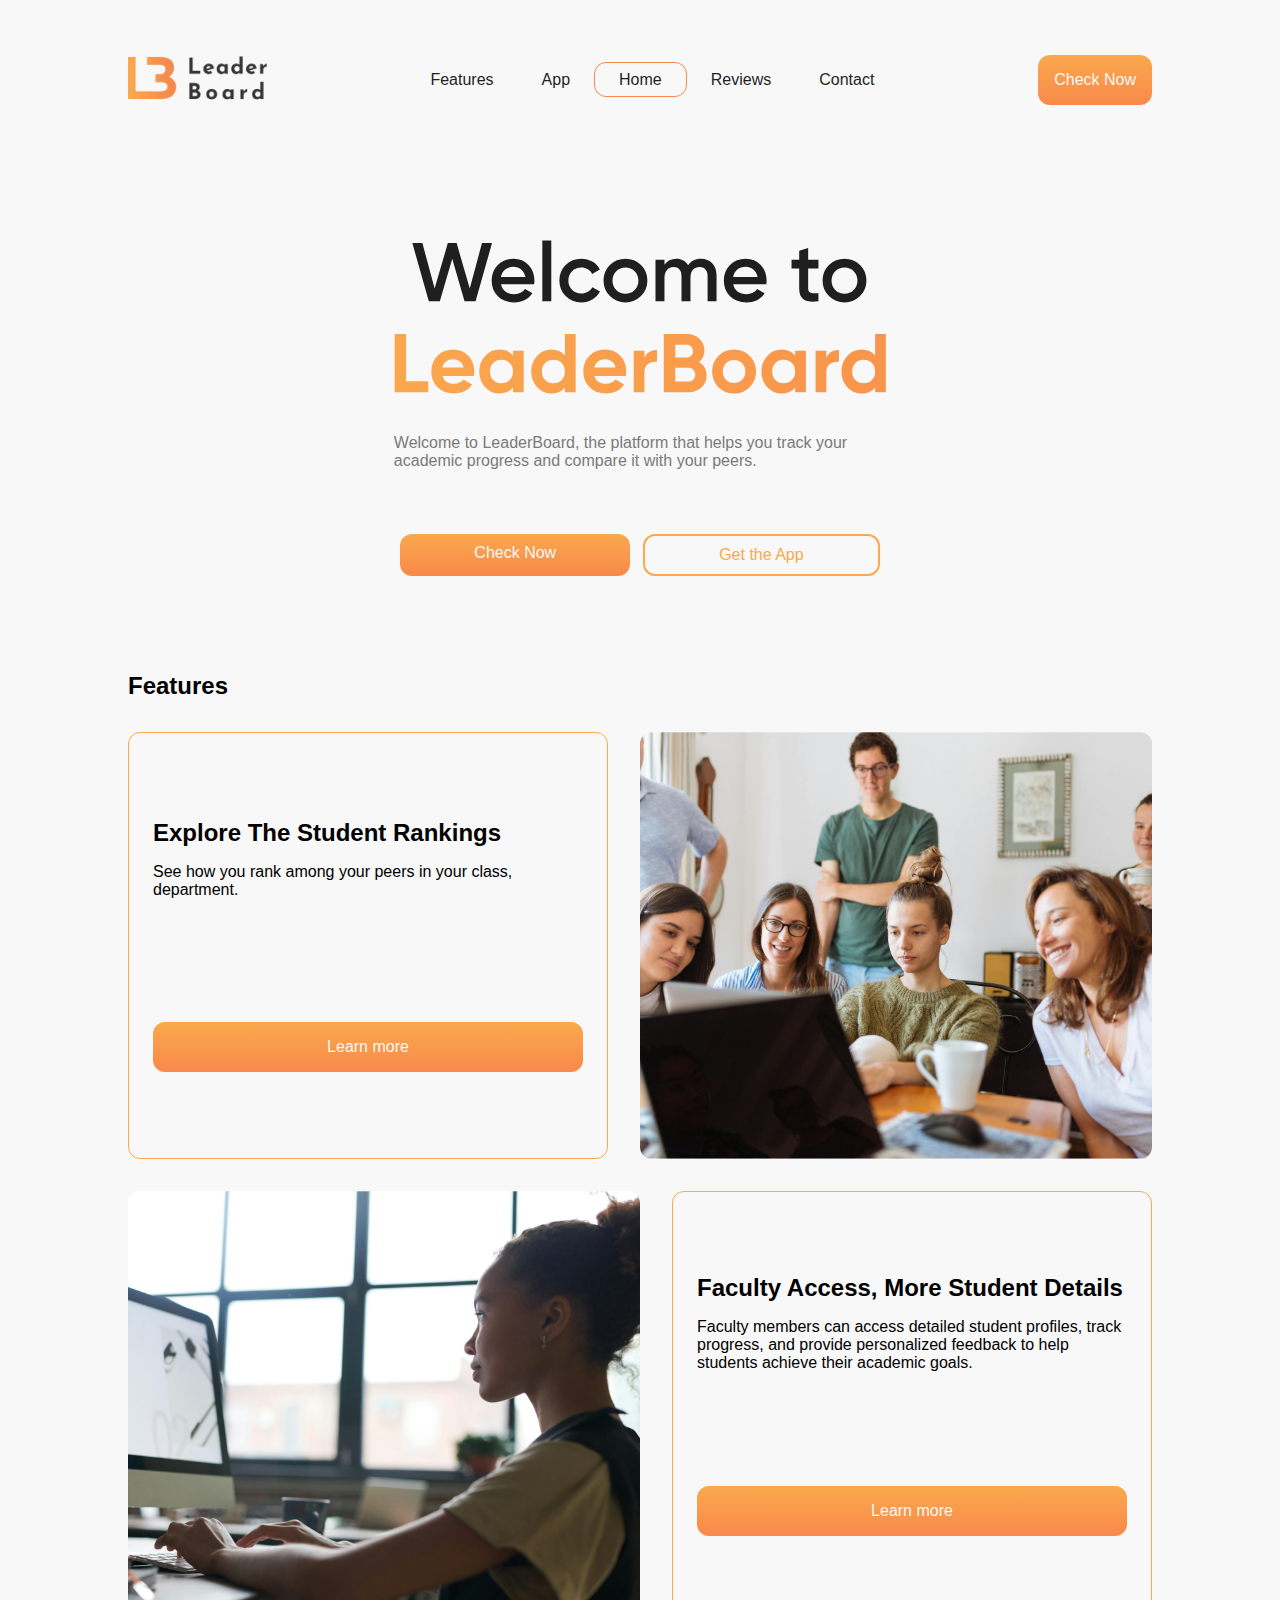
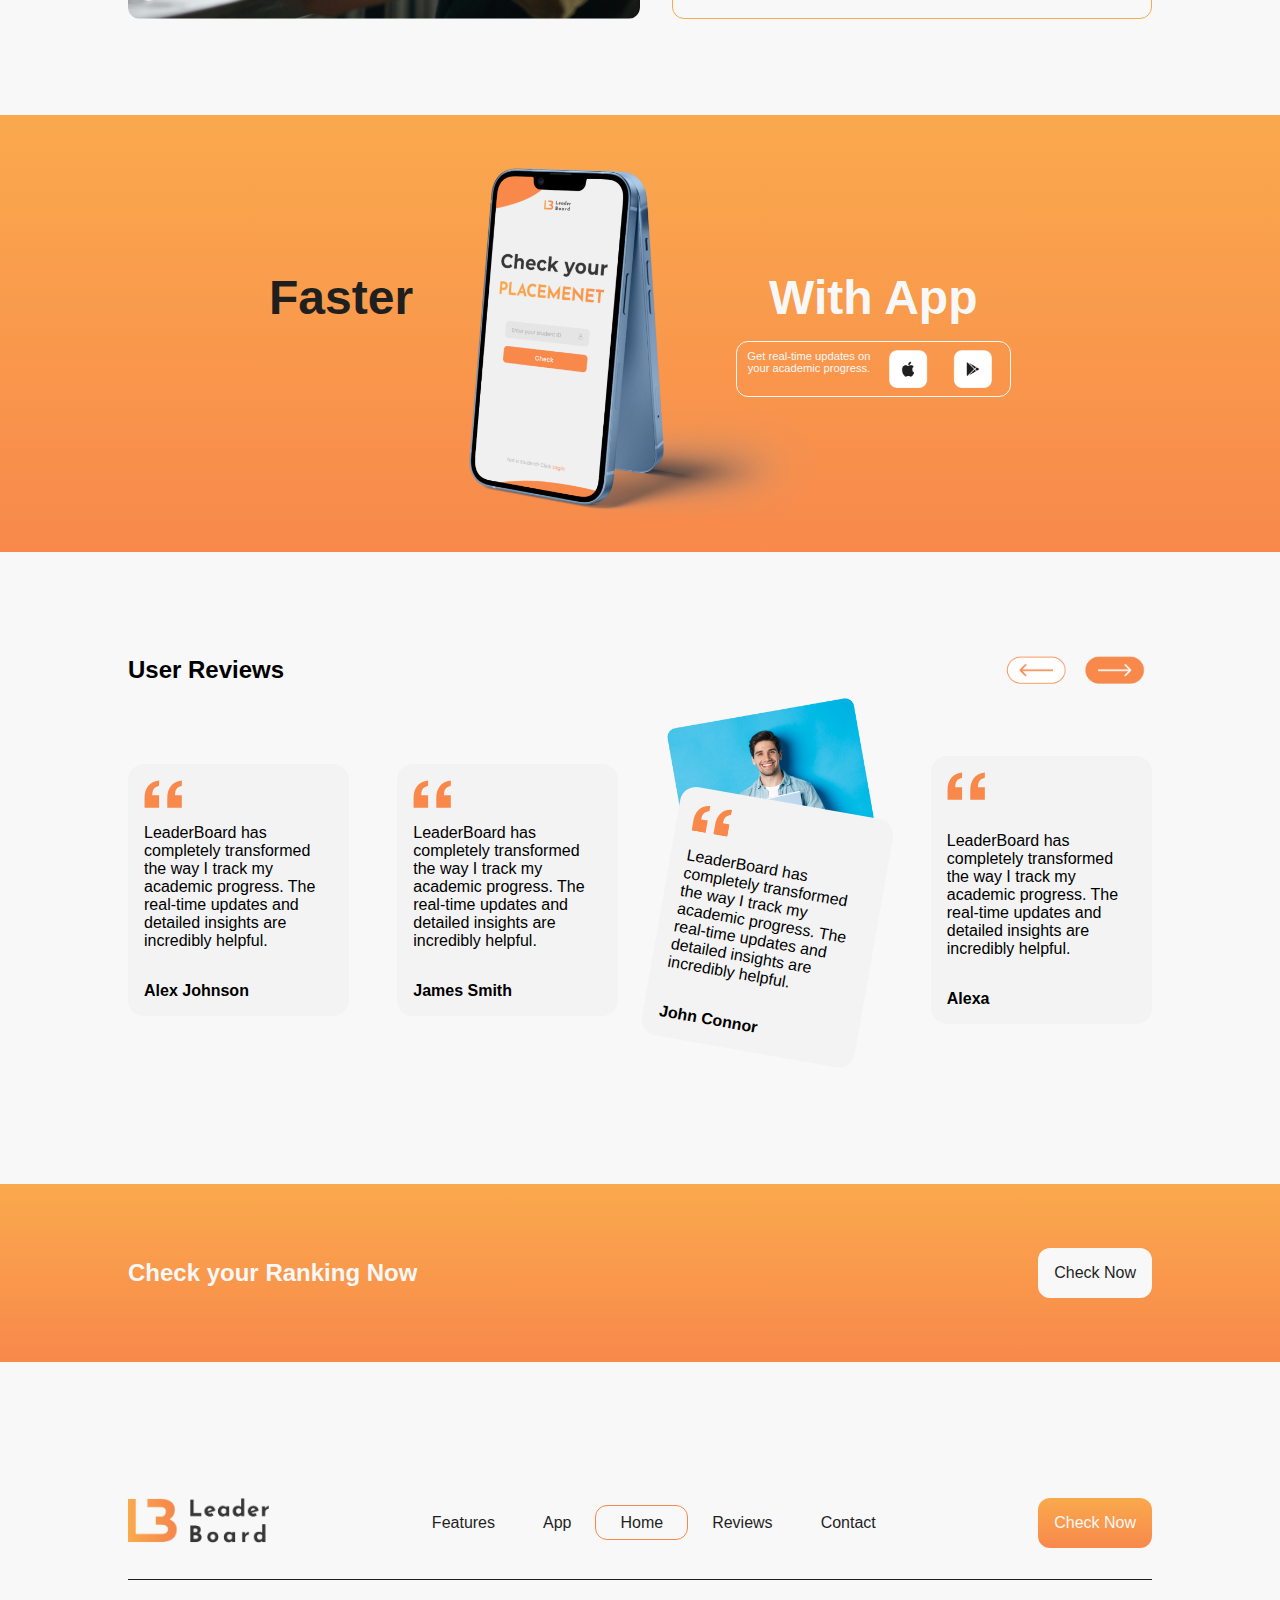
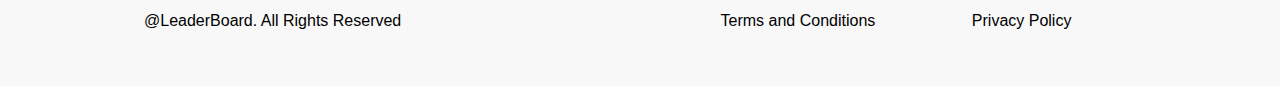
==== commit 29a53c5b: "Update index.html" ====
--- a/index.html
+++ b/index.html
@@ -13,16 +13,16 @@
           <img class="logo" src="/images/logo-1.png" />
           <ul class="nav-items">
             <li class="nav-item">
-              <a href="#" class="nav-link">Features</a>
-            </li>
-            <li class="nav-item">
-              <a href="#" class="nav-link">App</a>
-            </li>
-            <li class="nav-item">
-              <a href="#" class="nav-link current-link">Home</a>
-            </li>
-            <li class="nav-item">
-              <a href="#" class="nav-link">Reviews</a>
+              <a href="#features" class="nav-link">Features</a>
+            </li>
+            <li class="nav-item">
+              <a href="#app" class="nav-link">App</a>
+            </li>
+            <li class="nav-item">
+              <a href="#header" class="nav-link current-link">Home</a>
+            </li>
+            <li class="nav-item">
+              <a href="#reviews" class="nav-link">Reviews</a>
             </li>
             <li class="nav-item">
               <a href="#" class="nav-link">Contact</a>
--- a/style.css
+++ b/style.css
@@ -197,6 +197,7 @@
 
 .app-container {
   width: 80%;
+  max-width: 950px;
   display: flex;
   justify-content: center;
   align-items: center;
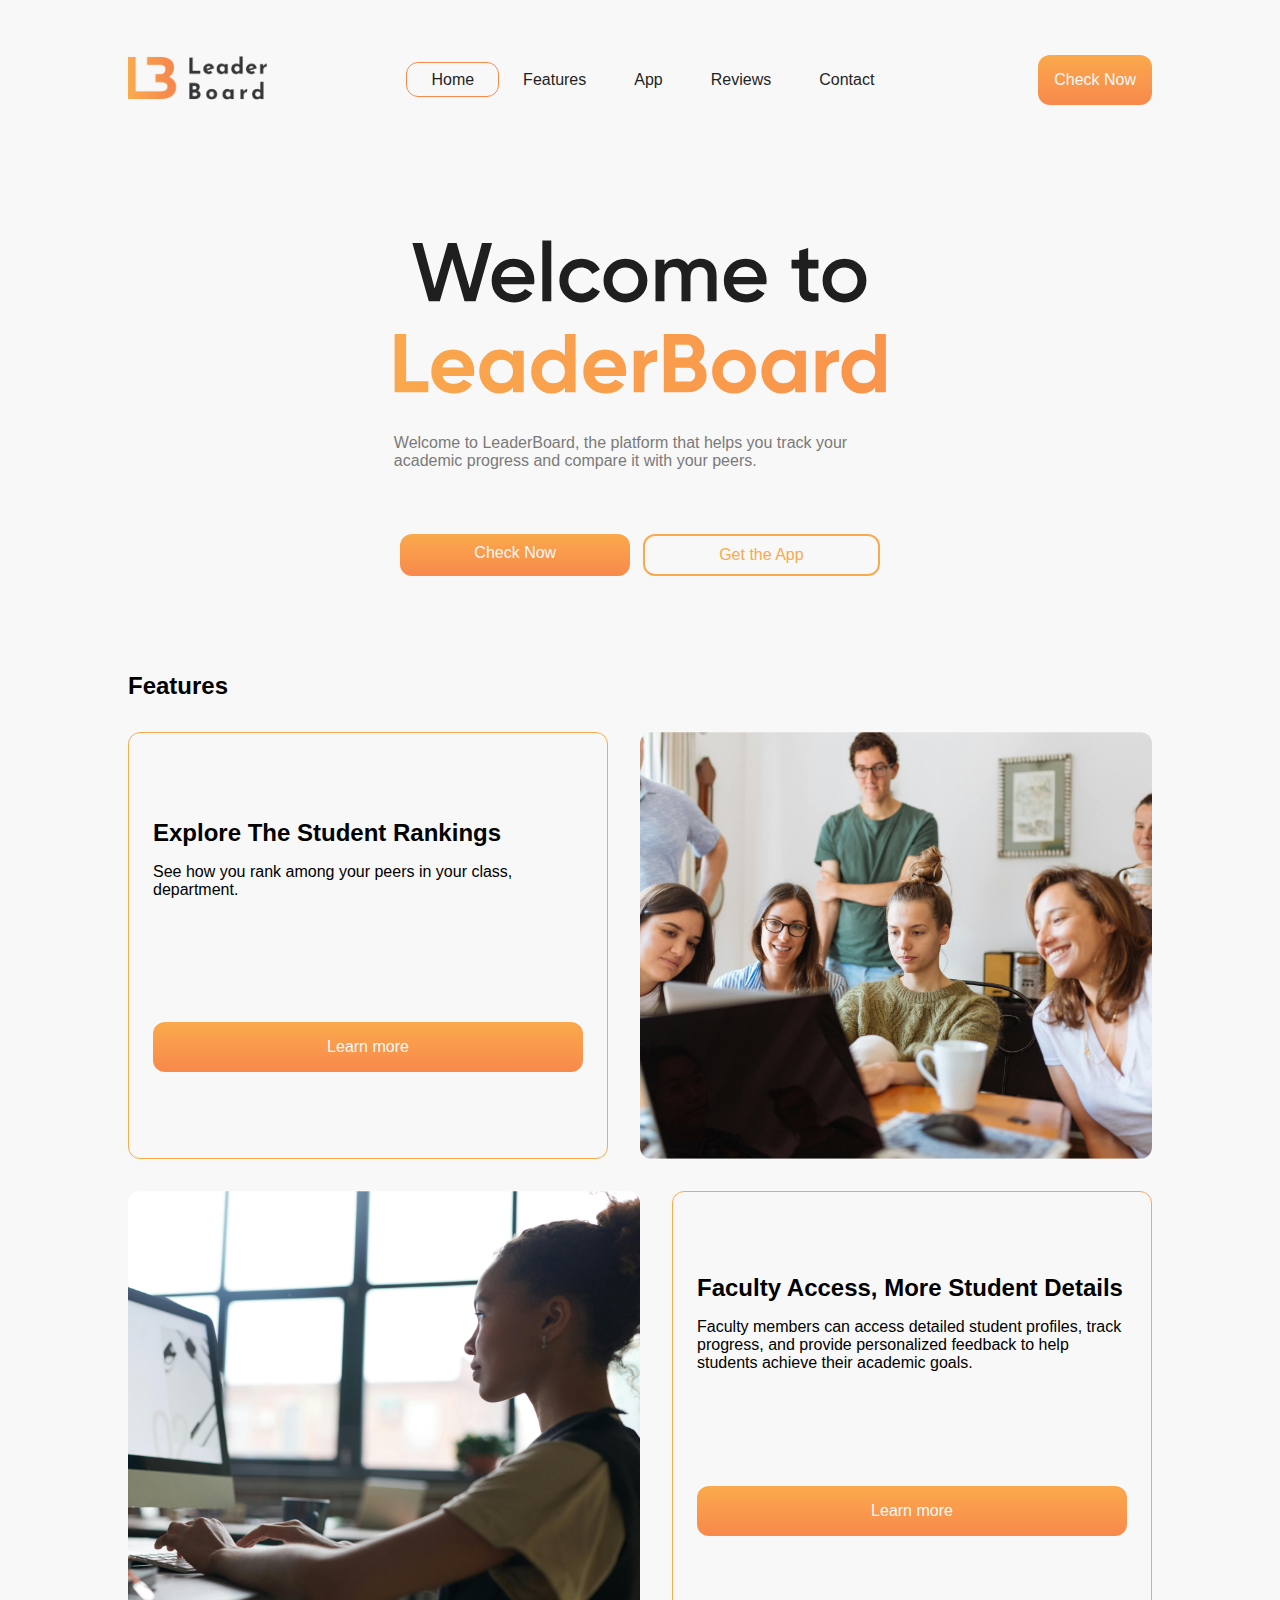
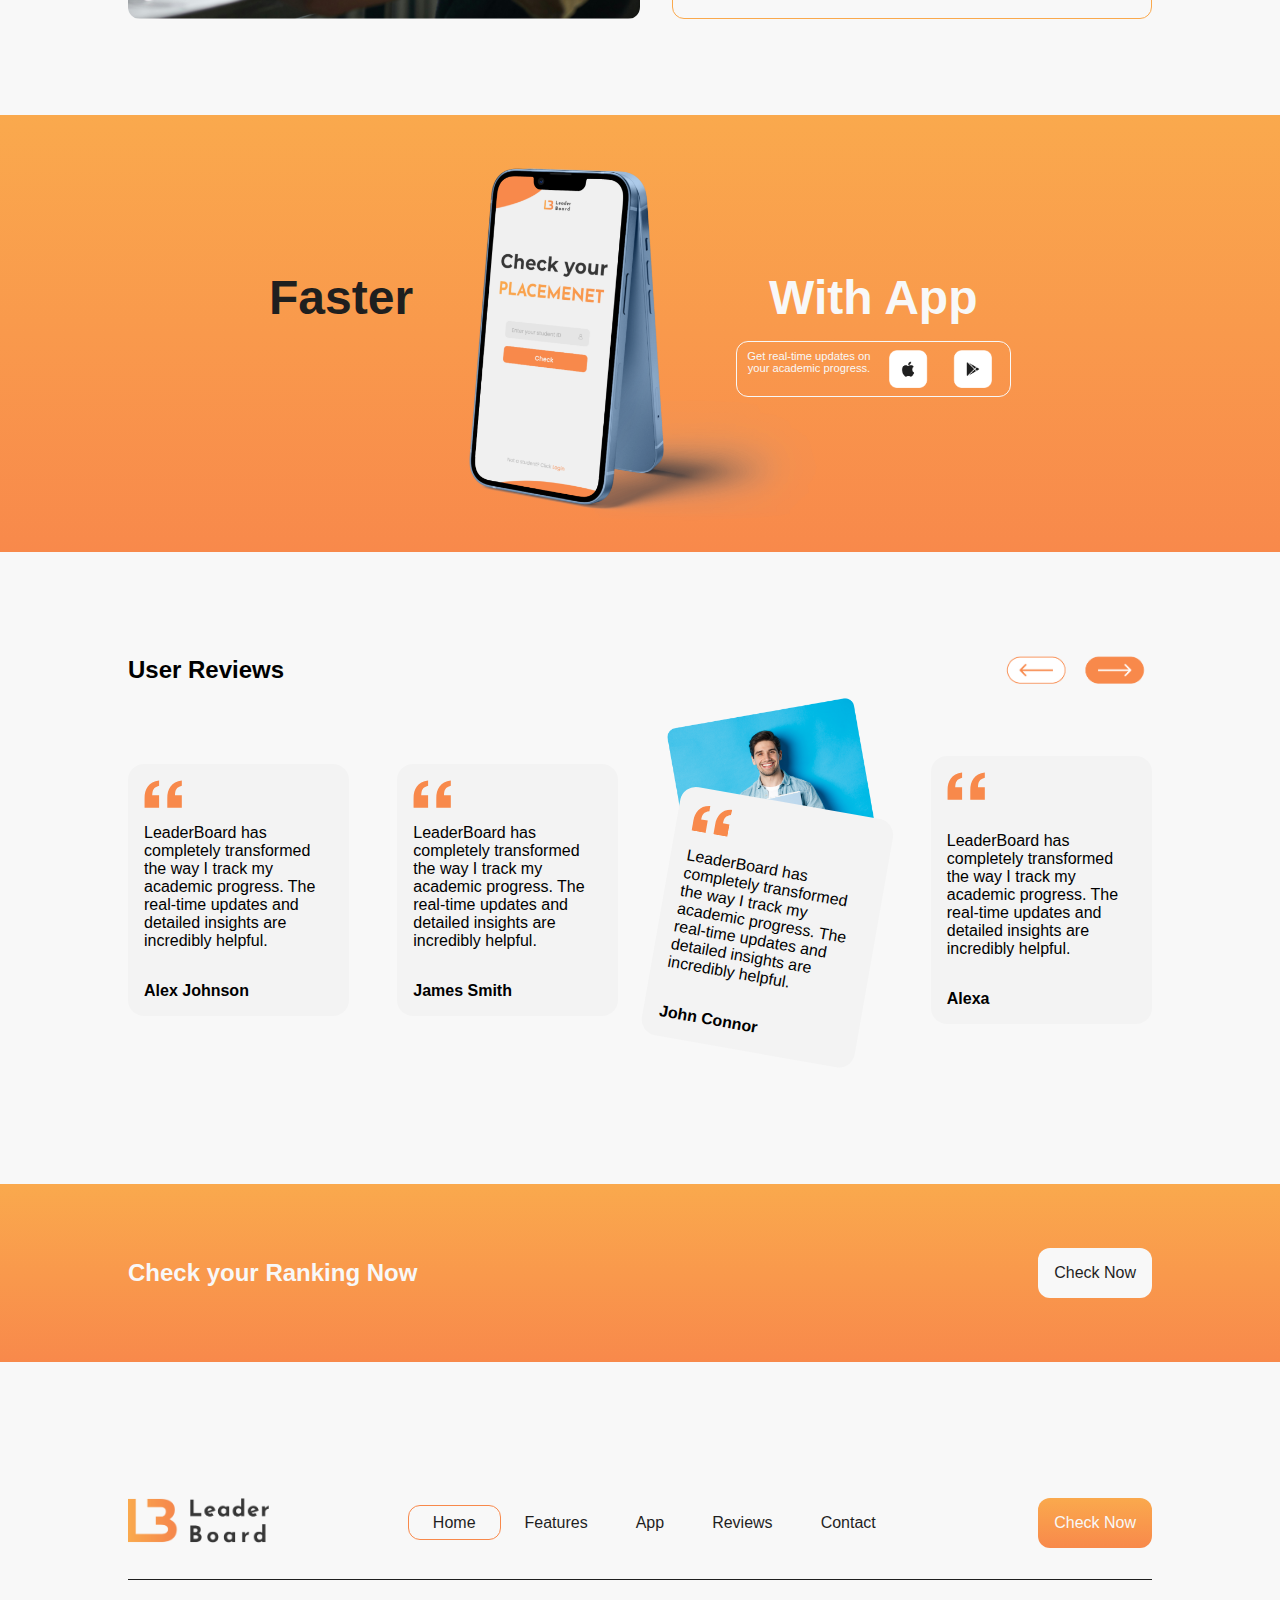
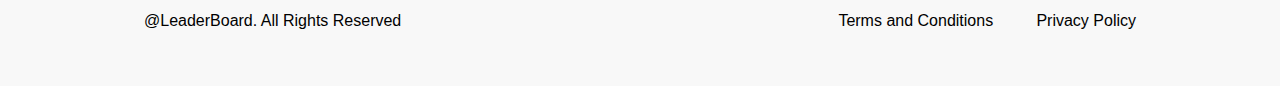
==== commit 32ef1200: "added new page" ====
--- a/index.html
+++ b/index.html
@@ -10,25 +10,27 @@
     <div class="container">
       <header id="header">
         <div class="nav-container">
-          <img class="logo" src="/images/logo-1.png" />
+          <a class="logo" href="index.html">
+            <img class="logo" src="/images/logo-1.png" />
+          </a>
           <ul class="nav-items">
             <li class="nav-item">
+              <a href="#header" class="nav-link current-link">Home</a>
+            </li>
+            <li class="nav-item">
               <a href="#features" class="nav-link">Features</a>
             </li>
             <li class="nav-item">
               <a href="#app" class="nav-link">App</a>
             </li>
             <li class="nav-item">
-              <a href="#header" class="nav-link current-link">Home</a>
-            </li>
-            <li class="nav-item">
               <a href="#reviews" class="nav-link">Reviews</a>
             </li>
             <li class="nav-item">
               <a href="#" class="nav-link">Contact</a>
             </li>
           </ul>
-          <a class="btn cta" href="#">Check Now</a>
+          <a class="btn cta" href="studentcheckpage.html">Check Now</a>
         </div>
       </header>
       <div id="hero">
@@ -164,25 +166,27 @@
       <footer id="footer">
         <div class="footer-container">
           <div class="nav-container">
-            <img class="logo" src="/images/logo-1.png" />
+            <a class="logo" href="index.html">
+              <img class="logo" src="/images/logo-1.png" />
+            </a>
             <ul class="nav-items">
               <li class="nav-item">
-                <a href="#" class="nav-link">Features</a>
-              </li>
-              <li class="nav-item">
-                <a href="#" class="nav-link">App</a>
-              </li>
-              <li class="nav-item">
-                <a href="#" class="nav-link current-link">Home</a>
-              </li>
-              <li class="nav-item">
-                <a href="#" class="nav-link">Reviews</a>
+                <a href="#header" class="nav-link current-link">Home</a>
+              </li>
+              <li class="nav-item">
+                <a href="#features" class="nav-link">Features</a>
+              </li>
+              <li class="nav-item">
+                <a href="#app" class="nav-link">App</a>
+              </li>
+              <li class="nav-item">
+                <a href="#reviews" class="nav-link">Reviews</a>
               </li>
               <li class="nav-item">
                 <a href="#" class="nav-link">Contact</a>
               </li>
             </ul>
-            <a class="btn cta" href="#">Check Now</a>
+            <a class="btn cta" href="studentcheckpage.html">Check Now</a>
           </div>
           <div class="tac">
             <div class="tac-container">
--- a/style.css
+++ b/style.css
@@ -13,6 +13,7 @@
   margin: 0;
   padding: 0;
   box-sizing: border-box;
+  font-family: "Gilroy-Medium", sans-serif;
 }
 
 .container {
@@ -24,7 +25,6 @@
   gap: 6rem;
   justify-content: space-between;
   background-color: var(--primary-color);
-  font-family: "Gilroy-Medium", sans-serif;
   padding: 1rem 0;
 }
 
@@ -64,7 +64,6 @@
 .nav-link {
   text-decoration: none;
   color: var(--secondary-color);
-  font-family: inherit;
   padding: 0.5rem 1.5rem;
 }
 
@@ -88,8 +87,6 @@
   text-decoration: none;
   background: linear-gradient(180deg, #faa94d, #f8894b);
   padding: 1rem;
-  color: inherit;
-  font-family: inherit;
   border-radius: 12px;
   color: var(--primary-color);
 }
@@ -360,7 +357,7 @@
   width: 100%;
   height: calc(50px + 2rem);
   padding-bottom: 2rem;
-  border-bottom: var(--secondary-color) 1px solid;
+  border-bottom: var(--secondary-color) 1.5px solid;
 }
 
 .footer-container {
@@ -370,18 +367,64 @@
 }
 
 .tac-container {
-  display: flex;
-  justify-content: space-between;
+  width: 100%;
+  display: flex;
+  padding: 0 1rem;
 }
 
 .tac-text-left {
-  margin-left: 1rem;
+  width: 70%;
 }
 
 .tac-text-right {
+  width: 30%;
+  display: flex;
+  justify-content: space-between;
+  gap: 1em;
+}
+
+/* for studentcheckpage.html */
+
+.check-container {
+  width: 60%;
+  display: flex;
+  flex-direction: column;
+  align-items: center;
+  gap: 2rem;
+  margin: auto;
+  padding: 2rem 0;
+}
+
+.check-img,
+.check-inp-container {
   width: 50%;
-  display: flex;
-  justify-content: space-evenly;
-  text-align: start;
-  gap: 1em;
-}
+}
+
+.input-box {
+  width: 100%;
+  display: flex;
+  justify-content: space-between;
+  align-items: center;
+  gap: 1rem;
+  border-radius: 12px;
+  border: var(--tertiary-color) 1px solid;
+}
+
+.input-box input {
+  width: 100%;
+  font-size: larger;
+  margin: 1rem;
+  border: none;
+  background: inherit;
+}
+
+.input-box input:focus {
+  outline: none;
+  border: none;
+}
+
+.input-box button {
+  background: none;
+  border: none;
+  margin: 1rem;
+}
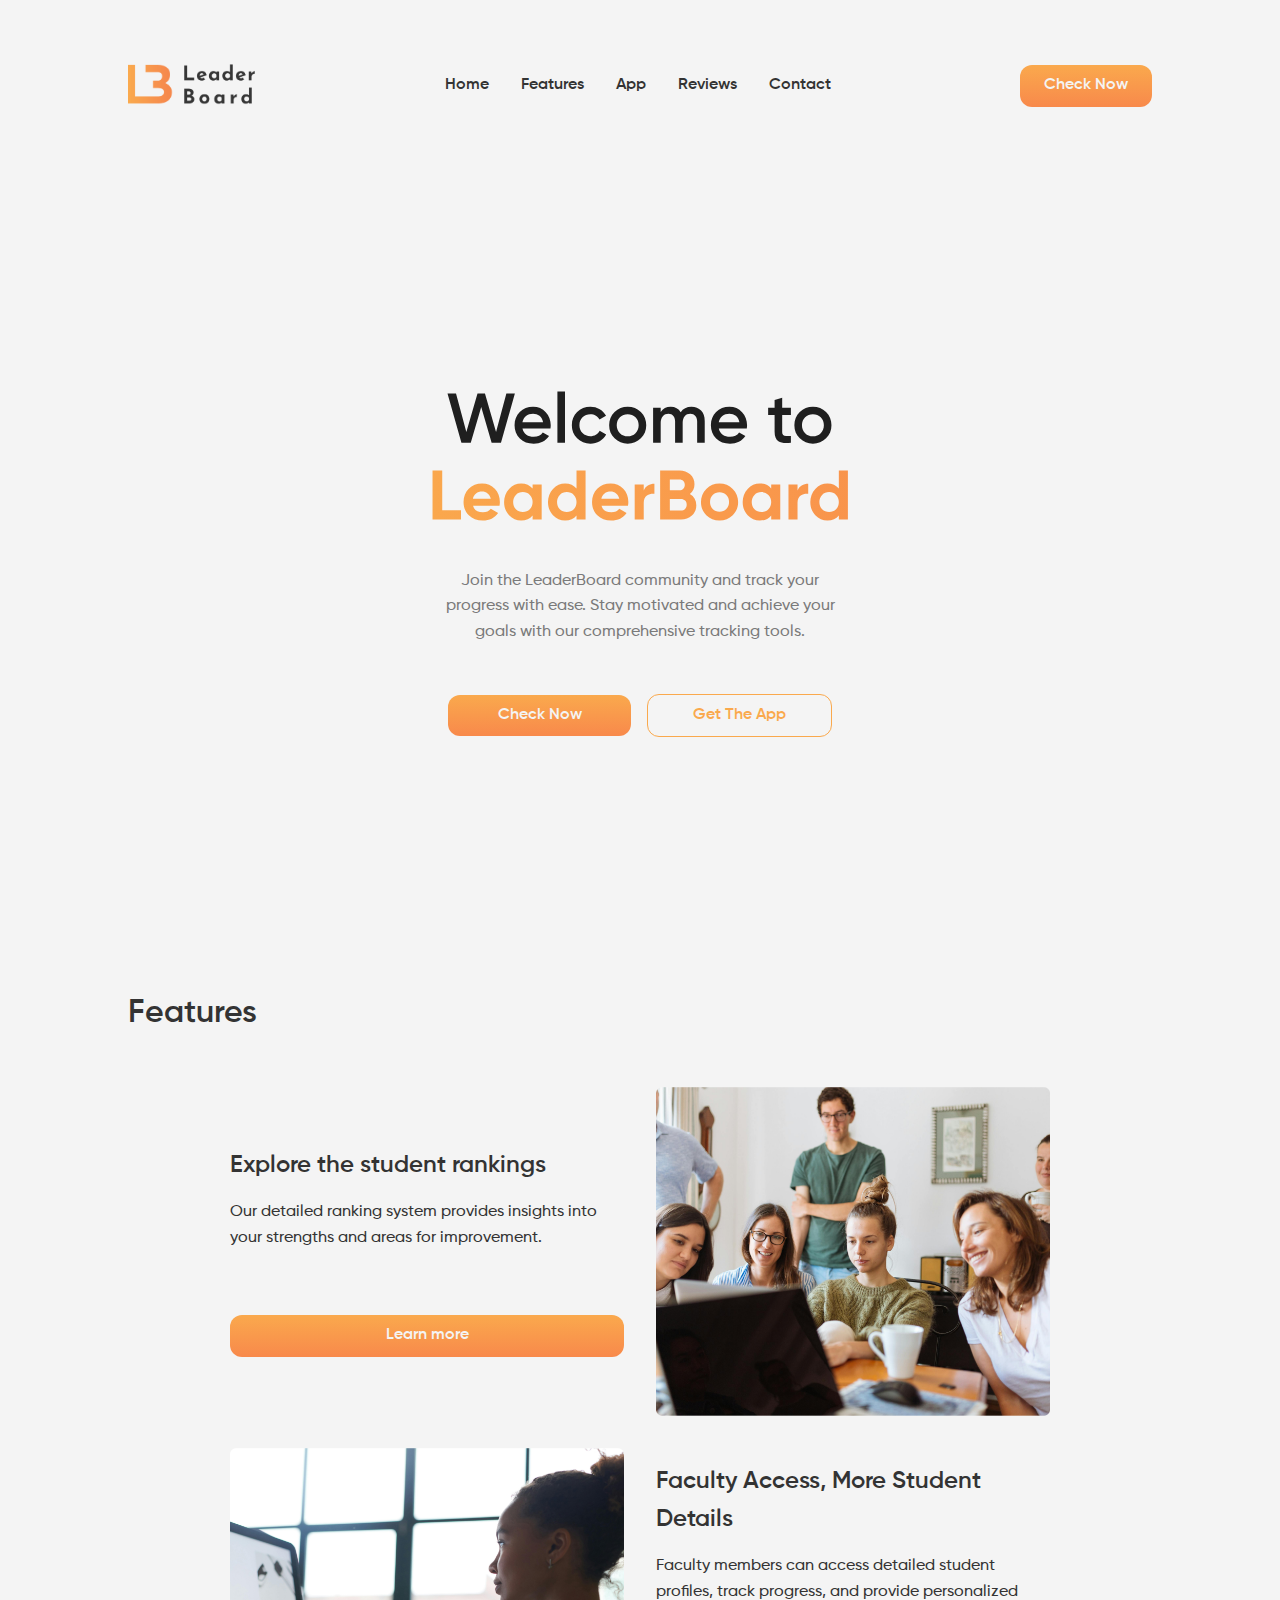
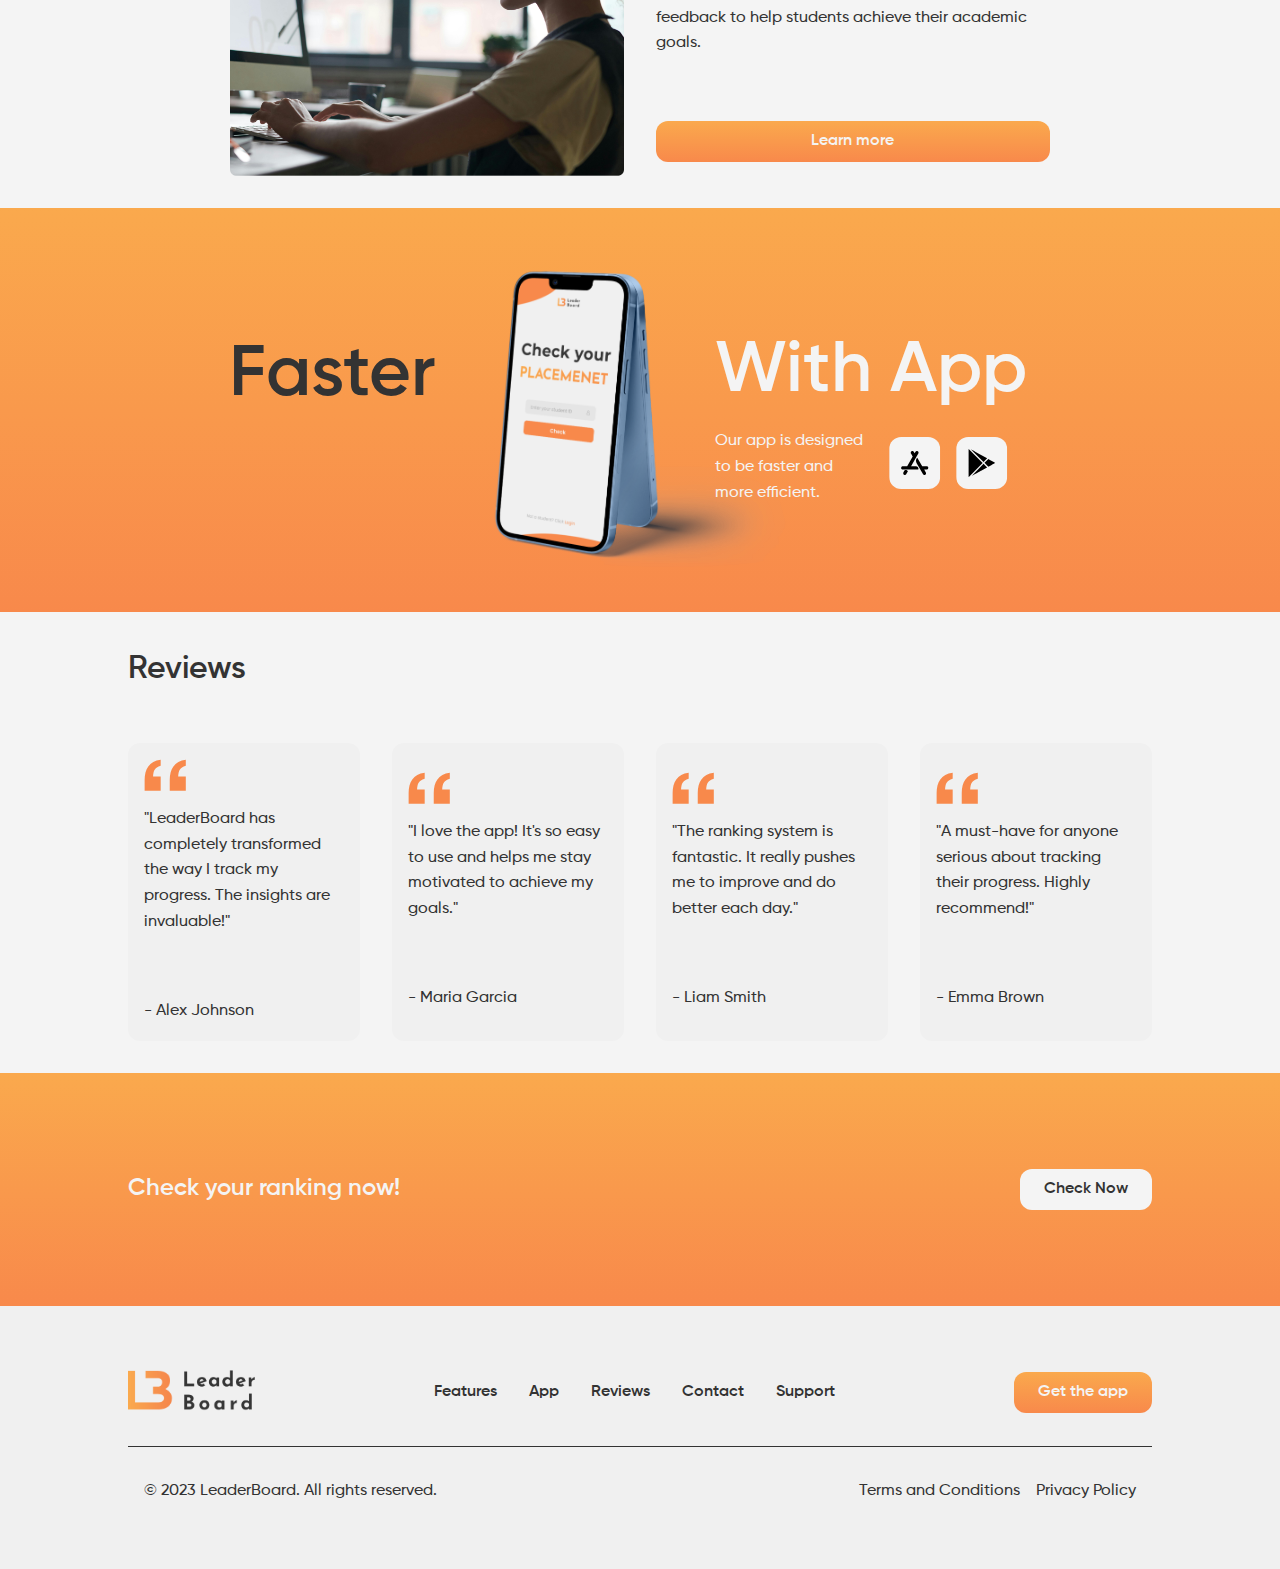
==== commit f34716e1: "rebase" ====
--- a/index.html
+++ b/index.html
@@ -9,77 +9,96 @@
   <body>
     <div class="container">
       <header id="header">
-        <div class="nav-container">
-          <a class="logo" href="index.html">
-            <img class="logo" src="/images/logo-1.png" />
+        <div class="header-container">
+          <a href="index.html" class="logo-container">
+            <img class="logo-img" src="img/logo-1.png" alt="LeaderBoard Logo" />
           </a>
-          <ul class="nav-items">
-            <li class="nav-item">
-              <a href="#header" class="nav-link current-link">Home</a>
-            </li>
-            <li class="nav-item">
-              <a href="#features" class="nav-link">Features</a>
-            </li>
-            <li class="nav-item">
-              <a href="#app" class="nav-link">App</a>
-            </li>
-            <li class="nav-item">
-              <a href="#reviews" class="nav-link">Reviews</a>
-            </li>
-            <li class="nav-item">
-              <a href="#" class="nav-link">Contact</a>
-            </li>
-          </ul>
-          <a class="btn cta" href="studentcheckpage.html">Check Now</a>
+          <div class="nav-container">
+            <ul class="nav">
+              <li class="nav-items">
+                <a href="index.html#hero" class="nav-links">Home</a>
+              </li>
+              <li class="nav-items">
+                <a href="index.html#features" class="nav-links">Features</a>
+              </li>
+              <li class="nav-items">
+                <a href="index.html#app" class="nav-links">App</a>
+              </li>
+              <li class="nav-items">
+                <a href="index.html#reviews" class="nav-links">Reviews</a>
+              </li>
+              <li class="nav-items">
+                <a href="blog.html" class="nav-links">Contact</a>
+              </li>
+            </ul>
+          </div>
+          <div class="cta-container">
+            <a href="studentcheckpage.html" class="cta btn">Check Now</a>
+          </div>
         </div>
       </header>
       <div id="hero">
         <div class="hero-container">
-          <div class="welcome-container">
-            <img class="welcome-img" src="/images/welcome-to-leaderboard.svg" />
-            <p class="p">
-              Welcome to LeaderBoard, the platform that helps you track your
-              academic progress and compare it with your peers.
+          <div class="hero-main">
+            <img
+              class="hero-title"
+              src="/img/welcome-to-leaderboard.svg"
+              alt="Welcome to LeaderBoard" />
+            <p class="hero-text">
+              Join the LeaderBoard community and track your progress with ease.
+              Stay motivated and achieve your goals with our comprehensive
+              tracking tools.
             </p>
           </div>
-          <div class="btns-container">
-            <a class="btn wide-btn" href="studentcheckpage.html">Check Now</a>
-            <a class="btn wide-btn sub-btn" href="#">Get the App</a>
+          <div class="hero-cta">
+            <a href="studentcheckpage.html" class="hero-btn btn">Check Now</a>
+            <a href="index.html#app" class="hero-btn btn btn-light"
+              >Get The App</a
+            >
           </div>
         </div>
       </div>
       <div id="features">
         <div class="features-container">
-          <h2 class="feature-title">Features</h2>
-          <div class="features-sub-container">
-            <div class="feature-panel">
-              <div class="feature-box feature-details">
-                <div class="feature-sub-box">
-                  <h2>Explore The Student Rankings</h2>
-                  <p>
-                    See how you rank among your peers in your class, department.
+          <h1 class="features-heading">Features</h1>
+          <div class="features-grid">
+            <div class="feature-item">
+              <div class="feature-box">
+                <div class="feature-texts">
+                  <h2 class="feature-title">Explore the student rankings</h2>
+                  <p class="feature-sub-title">
+                    Our detailed ranking system provides insights into your
+                    strengths and areas for improvement.
                   </p>
                 </div>
-                <a class="btn" href="#">Learn more</a>
-              </div>
-              <img
-                class="feature-box feature-img"
-                src="/images/student-image.png" />
-            </div>
-            <div class="feature-panel">
-              <img
-                class="feature-box feature-img"
-                src="/images/faculty-image.png" />
-              <div class="feature-box feature-details">
-                <div class="feature-sub-box">
-                  <h2>Faculty Access, More Student Details</h2>
-                  <p>
+                <a class="feature-cta cta btn" href="blog.html">Learn more</a>
+              </div>
+              <div class="feature-box">
+                <img
+                  class="feature-img"
+                  src="img/student-image.png"
+                  alt="Students checking their rankings" />
+              </div>
+            </div>
+            <div class="feature-item">
+              <div class="feature-box">
+                <img
+                  class="feature-img"
+                  src="img/faculty-image.png"
+                  alt="Faculty member checking student rankings" />
+              </div>
+              <div class="feature-box">
+                <div class="feature-texts">
+                  <h2 class="feature-title">
+                    Faculty Access, More Student Details
+                  </h2>
+                  <p class="feature-sub-title">
                     Faculty members can access detailed student profiles, track
                     progress, and provide personalized feedback to help students
                     achieve their academic goals.
                   </p>
                 </div>
-                <a class="btn" href="#">Learn more</a>
+                <a class="feature-cta cta btn" href="blog.html">Learn more</a>
               </div>
             </div>
           </div>
@@ -87,119 +106,118 @@
       </div>
       <div id="app">
         <div class="app-container">
+          <div class="app-box app-section-dark">
+            <h2 class="app-heading">Faster</h2>
+          </div>
           <div class="app-box">
-            <h2 class="app-sub-title-dark">Faster</h2>
-          </div>
-          <img class="app-img" src="/images/iphone-13.png" />
-          <div class="app-box-grouped">
-            <h2 class="app-sub-title-light">With App</h2>
+            <img
+              class="app-img"
+              src="img/iphone-13.png"
+              alt="LeaderBoard app running on iPhone" />
+          </div>
+          <div class="app-box app-section-light">
+            <h2 class="app-heading">With App</h2>
             <div class="app-sub-box">
-              <p class="app-text">
-                Get real-time updates on your academic progress.
-              </p>
-              <img class="app-social-links" src="/images/frame-23.png" />
+              <p class="app-description">
+                Our app is designed to be faster and more efficient.
+              </p>
+              <div class="app-socials">
+                <a href="blog.html" class="social-link">
+                  <img
+                    src="img/app-store.svg"
+                    alt="Download on the App Store" />
+                </a>
+                <a href="blog.html" class="social-link">
+                  <img src="img/google-play.svg" alt="Get it on Google Play" />
+                </a>
+              </div>
             </div>
           </div>
         </div>
       </div>
       <div id="reviews">
         <div class="reviews-container">
-          <div class="review-title">
-            <h2 class="review-title-text">User Reviews</h2>
-            <img class="review-arrow" src="/images/left-and-right-arrow.png" />
-          </div>
-          <div class="review-panel">
-            <div class="review">
-              <div class="review-box">
-                <img class="review-image" src="/images/1.svg" />
-                <p class="review-text">
-                  LeaderBoard has completely transformed the way I track my
-                  academic progress. The real-time updates and detailed insights
-                  are incredibly helpful.
-                </p>
-              </div>
-              <p class="reviewer">Alex Johnson</p>
-            </div>
-            <div class="review">
-              <div class="review-box">
-                <img class="review-image" src="/images/1.svg" />
-                <p class="review-text">
-                  LeaderBoard has completely transformed the way I track my
-                  academic progress. The real-time updates and detailed insights
-                  are incredibly helpful.
-                </p>
-              </div>
-              <p class="reviewer">James Smith</p>
-            </div>
-            <div class="review-open">
-              <div class="reviewer-img"></div>
-              <div class="review">
-                <div class="review-box">
-                  <img class="review-image" src="/images/1.svg" />
-                  <p class="review-text">
-                    LeaderBoard has completely transformed the way I track my
-                    academic progress. The real-time updates and detailed
-                    insights are incredibly helpful.
-                  </p>
-                </div>
-                <p class="reviewer">John Connor</p>
-              </div>
-            </div>
-            <div class="review">
-              <img class="review-image" src="/images/1.svg" />
-              <p class="review-text">
-                LeaderBoard has completely transformed the way I track my
-                academic progress. The real-time updates and detailed insights
-                are incredibly helpful.
-              </p>
-              <p class="reviewer">Alexa</p>
-            </div>
-          </div>
-        </div>
-      </div>
-      <div id="news-letter">
-        <div class="nl-container">
-          <h2 class="nl-heading">Check your Ranking Now</h2>
-          <a class="btn btn-light" href="studentcheckpage.html">Check Now</a>
+          <h1 class="reviews-heading">Reviews</h1>
+          <div class="reviews-grid">
+            <div class="review-item">
+              <img src="img/quote-1.svg" alt="Big quotation" />
+              <p class="review-text">
+                "LeaderBoard has completely transformed the way I track my
+                progress. The insights are invaluable!"
+              </p>
+              <p class="review-author">- Alex Johnson</p>
+            </div>
+            <div class="review-item">
+              <img src="img/quote-1.svg" alt="Big quotation" />
+              <p class="review-text">
+                "I love the app! It's so easy to use and helps me stay motivated
+                to achieve my goals."
+              </p>
+              <p class="review-author">- Maria Garcia</p>
+            </div>
+            <div class="review-item">
+              <img src="img/quote-1.svg" alt="Big quotation" />
+              <p class="review-text">
+                "The ranking system is fantastic. It really pushes me to improve
+                and do better each day."
+              </p>
+              <p class="review-author">- Liam Smith</p>
+            </div>
+            <div class="review-item">
+              <img src="img/quote-1.svg" alt="Big quotation" />
+              <p class="review-text">
+                "A must-have for anyone serious about tracking their progress.
+                Highly recommend!"
+              </p>
+              <p class="review-author">- Emma Brown</p>
+            </div>
+          </div>
+        </div>
+      </div>
+      <div id="newsletter">
+        <div class="newsletter-container">
+          <h2 class="newsletter-heading">Check your ranking now!</h2>
+          <a href="studentcheckpage.html" class="cta btn">Check Now</a>
         </div>
       </div>
       <footer id="footer">
         <div class="footer-container">
+          <a href="index.html" class="logo-container">
+            <img class="logo-img" src="img/logo-1.png" alt="LeaderBoard Logo" />
+          </a>
           <div class="nav-container">
-            <a class="logo" href="index.html">
-              <img class="logo" src="/images/logo-1.png" />
-            </a>
-            <ul class="nav-items">
-              <li class="nav-item">
-                <a href="#header" class="nav-link current-link">Home</a>
-              </li>
-              <li class="nav-item">
-                <a href="#features" class="nav-link">Features</a>
-              </li>
-              <li class="nav-item">
-                <a href="#app" class="nav-link">App</a>
-              </li>
-              <li class="nav-item">
-                <a href="#reviews" class="nav-link">Reviews</a>
-              </li>
-              <li class="nav-item">
-                <a href="#" class="nav-link">Contact</a>
+            <ul class="nav">
+              <li class="nav-items">
+                <a href="index.html#features" class="nav-links">Features</a>
+              </li>
+              <li class="nav-items">
+                <a href="index.html#app" class="nav-links">App</a>
+              </li>
+              <li class="nav-items">
+                <a href="index.html#reviews" class="nav-links">Reviews</a>
+              </li>
+              <li class="nav-items">
+                <a href="blog.html#contact" class="nav-links">Contact</a>
+              </li>
+              <li class="nav-items">
+                <a href="blog.html#support" class="nav-links">Support</a>
               </li>
             </ul>
-            <a class="btn cta" href="studentcheckpage.html">Check Now</a>
-          </div>
-          <div class="tac">
-            <div class="tac-container">
-              <div class="tac-text-left">@LeaderBoard. All Rights Reserved</div>
-              <div class="tac-text-right">
-                <div class="tac-text-wrapper">Terms and Conditions</div>
-                <div class="tac-text-wrapper">Privacy Policy</div>
-              </div>
-            </div>
+          </div>
+          <div class="cta-container">
+            <a href="index.html#app" class="cta btn">Get the app</a>
+          </div>
+        </div>
+        <div class="footer-tac">
+          <p class="footer-text">
+            &copy; 2023 LeaderBoard. All rights reserved.
+          </p>
+          <div class="tac-box">
+            <a href="blog.html" class="tac-link">Terms and Conditions</a>
+            <a href="blog.html" class="tac-link">Privacy Policy</a>
           </div>
         </div>
       </footer>
     </div>
   </body>
-  <script type="module" src="/main.js"></script>
 </html>
--- a/style.css
+++ b/style.css
@@ -1,430 +1,484 @@
-@import url(https://db.onlinewebfonts.com/c/040a78b437acd0433612f92e61d04a1b?family=Gilroy-Medium);
+/* Custom font */
+
+@font-face {
+  font-family: "Gilroy";
+  src: url("/font/Gilroy-Regular.ttf") format("truetype");
+  font-weight: normal;
+}
+
+@font-face {
+  font-family: "Gilroy";
+  src: url("/font/Gilroy-Medium.ttf") format("truetype");
+  font-weight: medium;
+}
+
+@font-face {
+  font-family: "Gilroy";
+  src: url("/font/Gilroy-SemiBold.ttf") format("truetype");
+  font-weight: bold;
+}
 
 :root {
-  --primary-color: #f8f8f8;
-  --secondary-color: #1f1f1f;
-  --tertiary-color: #faa94d;
-  --quaternary-color: #f8894b;
-  --sub-text-color: #7a7a7a;
-  --sub-background-color: #f3f3f3;
-}
-
+  --primary-color: #faa94d;
+  --secondary-color: #f8894b;
+  --territorial-color: #f0f0f0;
+
+  --dark-color: #333;
+  --dark-gray-color: #7a7a7a;
+  --light-color: #f4f4f4;
+
+  --primary-bg-color: var(--light-color);
+  --secondary-bg-color: var(--dark-color);
+}
+
+/* Reset some default browser styles */
 * {
   margin: 0;
   padding: 0;
   box-sizing: border-box;
-  font-family: "Gilroy-Medium", sans-serif;
-}
+  font-family: inherit;
+}
+
+/* Basic body styling */
+body {
+  font-family: "Gilroy", Helvetica, sans-serif;
+  line-height: 1.6;
+  background-color: var(--primary-bg-color);
+  color: var(--dark-color);
+}
+
+h2 {
+  font-weight: bold;
+}
+
+.btn {
+  min-width: max-content;
+  display: block;
+  width: 100%;
+  padding: 0.5rem 1.5rem;
+  border: none;
+  text-decoration: none;
+  border-radius: 12px;
+  background: linear-gradient(
+    180deg,
+    var(--primary-color),
+    var(--secondary-color)
+  );
+  color: var(--light-color);
+  font-weight: bold;
+  text-align: center;
+  cursor: pointer;
+  transition: scale 0.1s ease;
+}
+
+.btn:hover {
+  background: linear-gradient(
+    180deg,
+    var(--secondary-color),
+    var(--primary-color)
+  );
+  scale: 1.02;
+}
+
+.btn:active {
+  scale: 0.9;
+}
+
+/* Containers for the LeaderBoard */
 
 .container {
-  min-width: 1050px;
-  display: flex;
-  flex-direction: column;
-  align-items: center;
-  min-height: fit-content;
-  gap: 6rem;
-  justify-content: space-between;
-  background-color: var(--primary-color);
-  padding: 1rem 0;
+  display: flex;
+  flex-direction: column;
+  justify-content: space-between;
+  align-items: center;
+  width: 100%;
+  margin: 0 auto;
+  min-width: min-content;
+}
+
+.header-container,
+.hero-container,
+.features-container,
+.app-container,
+.reviews-container,
+.newsletter-container,
+.footer-container,
+.footer-tac {
+  width: 80%;
+  margin: 0 auto;
 }
 
 #header,
+#hero,
+#features,
+#app,
+#reviews,
+#newsletter,
 #footer {
   width: 100%;
-  padding: 40px 0;
-}
-
-.logo {
+  padding: 2rem 0;
+}
+
+/* Header & Footer Nav */
+
+.header-container,
+.footer-container {
+  font-weight: bold;
+  display: flex;
+  justify-content: space-between;
+  align-items: center;
+  height: 6.75rem;
+  padding: 2rem 0;
+  gap: 1rem;
+}
+
+.logo-container,
+.nav-container,
+.cta-container {
+  display: flex;
+  align-items: center;
   height: 100%;
 }
 
-.nav-container {
-  display: flex;
-  align-items: center;
-  justify-content: space-between;
-  height: 3rem;
-  gap: 2rem;
-}
-
-.nav-container,
-.features-container,
-.reviews-container,
-.footer-container {
+.logo-img {
+  object-fit: contain;
+  height: 100%;
+}
+
+.nav {
+  display: flex;
+  justify-content: space-between;
+  align-items: center;
+  list-style: none;
+  gap: 1rem;
+  padding: 1rem;
+}
+
+.nav-links {
+  color: var(--dark-color);
+  text-decoration: none;
+  padding: 0.5rem;
+}
+
+.nav-links:hover {
+  color: var(--primary-color);
+}
+
+/* Hero styling */
+
+#hero .logo-container {
+  margin: 0 auto;
+}
+
+.hero-container {
+  display: flex;
+  flex-direction: column;
+  justify-content: center;
+  align-items: center;
+  gap: 3rem;
+  text-align: center;
+  width: 40%;
+  height: 80vh;
+  min-height: min-content;
+  padding: 3rem;
+}
+
+.hero-title {
+  width: 100%;
+}
+
+.hero-main {
+  display: flex;
+  flex-direction: column;
+  justify-content: space-between;
+  gap: 3rem;
+  color: var(--dark-gray-color);
+}
+
+.hero-cta {
+  display: flex;
+  justify-content: center;
+  align-items: center;
+  gap: 1rem;
+  width: 100%;
+  padding: 0 1rem;
+}
+
+.btn-light {
+  background: var(--light-color);
+  color: var(--primary-color);
+  border: var(--primary-color) 1px solid;
+}
+
+.btn-light:hover {
+  background: var(--light-color);
+}
+
+/* Features section */
+
+.features-container {
+  display: flex;
+  flex-direction: column;
+  justify-content: center;
+  gap: 3rem;
+}
+
+.features-grid {
   width: 80%;
   margin: auto;
-}
-
-.nav-items {
-  list-style-type: none;
-  display: flex;
-  justify-content: space-between;
-  align-items: center;
-}
-
-.nav-link {
-  text-decoration: none;
-  color: var(--secondary-color);
-  padding: 0.5rem 1.5rem;
-}
-
-.nav-link:hover {
-  color: var(--tertiary-color);
-}
-
-.current-link {
-  border: var(--quaternary-color) 1px solid;
-  border-radius: 12px;
-}
-
-.current-link:hover {
-  background: var(--quaternary-color);
-  color: var(--primary-color);
-}
-
-.btn {
-  text-align: center;
-  min-width: max-content;
-  text-decoration: none;
-  background: linear-gradient(180deg, #faa94d, #f8894b);
-  padding: 1rem;
-  border-radius: 12px;
-  color: var(--primary-color);
-}
-
-.btn:hover {
-  background: linear-gradient(180deg, #f8894b, #faa94d);
-}
-
-.hero-container {
-  width: 60%;
-  display: flex;
-  flex-direction: column;
-  justify-content: space-between;
-  align-items: center;
+  display: flex;
+  flex-direction: column;
+  gap: 2rem;
+  min-width: 750px;
+}
+
+.feature-item {
+  display: flex;
+  justify-content: center;
+  align-items: center;
+  gap: 2rem;
+  width: 100%;
+}
+
+.feature-box {
+  display: flex;
+  flex-direction: column;
+  justify-content: space-between;
+  align-items: center;
+  width: 50%;
+  border-radius: 12px;
   gap: 4rem;
-  margin: auto;
-}
-
-.welcome-container {
-  display: flex;
-  flex-direction: column;
-  justify-content: center;
-  align-items: center;
-  gap: 2.5rem;
-  color: var(--sub-text-color);
-}
-
-.welcome-img,
-.feature-img {
-  width: 100%;
-}
-
-.btns-container {
-  width: 100%;
-  display: flex;
-  justify-content: space-around;
-}
-
-.wide-btn {
-  padding: 10px 15%;
-}
-
-.sub-btn {
-  background: var(--primary-color);
-  border: 2px solid var(--tertiary-color);
-  color: var(--tertiary-color);
-}
-
-.sub-btn:hover {
-  background: var(--tertiary-color);
-  color: var(--primary-color);
-}
-
-.features-container {
-  display: flex;
-  flex-direction: column;
-  gap: 2rem;
-}
-
-.features-sub-container {
-  display: flex;
-  flex-direction: column;
-  justify-content: space-between;
-  gap: 2rem;
-}
-
-.feature-panel {
-  display: flex;
-  justify-content: space-between;
-  gap: 2rem;
-}
-
-.feature-details {
-  display: flex;
-  flex-direction: column;
-  justify-content: space-around;
-  border: var(--tertiary-color) 1px solid;
-  border-radius: 12px;
-  padding: 1.5rem;
-}
-
-.feature-img {
-  border-radius: 12px;
-}
-
-.feature-box {
-  width: 50%;
-}
-
-.feature-sub-box {
-  display: flex;
-  flex-direction: column;
-  gap: 1rem;
-}
-
-#app,
-#news-letter {
-  width: 100%;
+}
+
+.feature-texts {
+  display: flex;
+  flex-direction: column;
+  gap: 1rem;
+}
+
+.feature-box img {
+  object-fit: cover;
+  width: 100%;
+}
+
+/* App section */
+
+#app {
   background: linear-gradient(
     180deg,
-    var(--tertiary-color),
-    var(--quaternary-color)
+    var(--primary-color),
+    var(--secondary-color)
   );
 }
 
 .app-container {
-  width: 80%;
-  max-width: 950px;
-  display: flex;
-  justify-content: center;
-  align-items: center;
-  margin: auto;
+  display: flex;
+  justify-content: center;
+  align-items: center;
+  gap: 3rem;
+}
+
+.app-box {
+  width: 33%;
+  display: flex;
+  flex-direction: column;
+  justify-content: space-between;
+}
+
+.app-section-dark {
+  text-align: right;
+  font-size: 3rem;
+  translate: 0 -30%;
+}
+
+.app-section-light {
+  color: var(--light-color);
+  text-align: left;
+  font-size: 3rem;
+  translate: -40%;
+}
+
+.app-heading {
+  min-width: max-content;
+}
+
+.app-sub-box {
+  display: flex;
+  align-items: center;
+  width: 100%;
+  font-size: 1rem;
+  gap: 1.5rem;
+}
+
+.app-socials {
+  width: 50%;
+  display: flex;
+  gap: 1rem;
+}
+
+.app-description {
+  width: 50%;
+  min-width: 150px;
+}
+
+.app-img {
+  object-fit: cover;
+  width: 100%;
+  /* min-width: 360px; */
+}
+
+.app-socials img {
+  object-fit: cover;
+  height: 3.2rem;
+  padding: 0.7rem;
+  border-radius: 12px;
+  background-color: var(--light-color);
+}
+
+.app-socials img:hover {
+  scale: 1.05;
+}
+
+/* Reviews section */
+.reviews-container {
+  display: flex;
+  flex-direction: column;
+  justify-content: center;
+  gap: 3rem;
+}
+
+.reviews-grid {
+  display: flex;
+  gap: 2rem;
+}
+
+.review-item {
+  display: flex;
+  flex-direction: column;
+  justify-content: center;
+  gap: 1rem;
+  width: 50%;
+  background-color: var(--territorial-color);
   padding: 1rem;
-}
-
-.app-box,
-.app-box-grouped {
-  width: 30%;
-}
-
-.app-img {
-  width: 40%;
-}
-
-.app-box {
-  translate: 5.5rem -2.25rem;
-}
-
-.app-box-grouped {
-  translate: -5.5rem;
-  text-align: center;
-  display: flex;
-  flex-direction: column;
-  gap: 1rem;
-}
-
-.app-sub-box {
-  display: flex;
-  gap: 1rem;
-  color: var(--primary-color);
+  border-radius: 12px;
+}
+
+.review-item img {
+  height: 2rem;
+  width: min-content;
+}
+
+.review-author {
+  margin-top: 3rem;
+}
+
+/* Newsletter section */
+#newsletter {
+  background: linear-gradient(
+    180deg,
+    var(--primary-color),
+    var(--secondary-color)
+  );
+}
+
+.newsletter-container {
+  display: flex;
+  justify-content: space-between;
+  gap: 3rem;
+  color: var(--light-color);
+  padding: 4em 0;
+}
+
+.newsletter-container .cta {
+  width: max-content;
+  background: var(--light-color);
+  color: var(--dark-color);
+}
+
+.newsletter-heading {
+  min-width: max-content;
+}
+
+/* Footer section */
+
+#footer {
+  background-color: var(--territorial-color);
+}
+
+.footer-tac {
+  display: flex;
+  justify-content: space-between;
+  align-items: center;
+  gap: 1rem;
+  padding: 2rem 1rem;
+  border-top: var(--dark-color) 1px solid;
+}
+
+.tac-box {
+  display: flex;
+  gap: 1rem;
+}
+
+.tac-link {
+  color: inherit;
+  text-decoration: none;
+}
+
+/* Input section */
+.hero-input {
+  width: 100%;
+  display: flex;
+  align-items: center;
+  padding: 1rem 0;
+}
+
+.input-container {
+  width: 100%;
+  display: flex;
+  align-items: center;
   border: var(--primary-color) 1px solid;
   border-radius: 12px;
-  padding: 0.5rem;
-}
-
-.app-text {
-  width: 50%;
-  font-size: 0.7rem;
-}
-
-.app-sub-title-dark,
-.app-sub-title-light {
-  font-size: 3rem;
-}
-
-.app-sub-title-dark {
-  color: var(--secondary-color);
-}
-
-.app-sub-title-light {
-  color: var(--primary-color);
-}
-
-.app-social-links {
-  width: 40%;
-  object-fit: contain;
-}
-
-.review-title {
-  display: flex;
-  justify-content: space-between;
-  align-items: center;
-}
-
-.review-arrow {
-  object-fit: contain;
-  width: 15%;
-}
-
-.review-panel {
-  width: 100%;
-  display: flex;
-  justify-content: space-between;
-  align-items: center;
-  gap: 3rem;
-  padding: 4rem 0;
-}
-
-.review {
-  background-color: var(--sub-background-color);
-  border-radius: 16px;
+}
+
+.input-container input {
+  width: 100%;
+  border: none;
   padding: 1rem;
-  display: flex;
-  flex-direction: column;
-  gap: 2rem;
-  width: 25%;
-}
-
-.review-box {
-  display: flex;
-  flex-direction: column;
-  gap: 1rem;
-}
-
-.review-open {
-  position: relative;
-  width: 25%;
-}
-
-.review-image {
-  width: 20%;
-  object-fit: contain;
-}
-
-.reviewer {
-  font-weight: bold;
-}
-
-.reviewer-img {
-  width: 100%;
-  height: 100%;
-  position: absolute;
-  background: url(images/image-frame.png);
-  background-size: contain;
-  background-repeat: no-repeat;
-  background-position: center;
-  transform: translate(0%, -35%);
-}
-
-.review-open {
-  position: relative;
-  width: 25%;
-}
-
-.review-open .review {
-  transform: rotate(10deg) translate(0, 15%);
-  width: 100%;
-}
-
-#news-letter {
-  padding: 4rem 0;
-}
-
-.nl-container {
-  width: 80%;
-  margin: auto;
-  display: flex;
-  justify-content: space-between;
-  align-items: center;
-  color: var(--primary-color);
-}
-
-.btn-light {
-  background: var(--primary-color);
-  color: var(--secondary-color);
-}
-
-.btn-light:hover {
-  background: var(--secondary-color);
-  color: var(--primary-color);
-}
-
-#footer {
-  width: 100%;
-}
-
-.footer-container .nav-container {
-  width: 100%;
-  height: calc(50px + 2rem);
-  padding-bottom: 2rem;
-  border-bottom: var(--secondary-color) 1.5px solid;
-}
-
-.footer-container {
-  display: flex;
-  flex-direction: column;
-  gap: 2rem;
-}
-
-.tac-container {
-  width: 100%;
-  display: flex;
-  padding: 0 1rem;
-}
-
-.tac-text-left {
-  width: 70%;
-}
-
-.tac-text-right {
-  width: 30%;
-  display: flex;
-  justify-content: space-between;
-  gap: 1em;
-}
-
-/* for studentcheckpage.html */
-
-.check-container {
-  width: 60%;
-  display: flex;
-  flex-direction: column;
-  align-items: center;
-  gap: 2rem;
-  margin: auto;
-  padding: 2rem 0;
-}
-
-.check-img,
-.check-inp-container {
-  width: 50%;
-}
-
-.input-box {
-  width: 100%;
-  display: flex;
-  justify-content: space-between;
-  align-items: center;
-  gap: 1rem;
-  border-radius: 12px;
-  border: var(--tertiary-color) 1px solid;
-}
-
-.input-box input {
-  width: 100%;
+  border-radius: 12px;
+  background-color: inherit;
+  outline: none;
   font-size: larger;
-  margin: 1rem;
+}
+
+.input-container button {
+  width: min-content;
   border: none;
-  background: inherit;
-}
-
-.input-box input:focus {
-  outline: none;
-  border: none;
-}
-
-.input-box button {
   background: none;
-  border: none;
-  margin: 1rem;
-}
+}
+
+.input-container button:hover {
+  background: none;
+}
+
+.input-container img {
+  padding: 1rem;
+}
+
+/* Login section */
+
+.login-container {
+  display: flex;
+  flex-direction: column;
+  justify-content: center;
+  align-items: center;
+  gap: 1rem;
+}
+
+.forgot-pass {
+  color: var(--dark-gray-color);
+  text-decoration: none;
+}
+
+.login-container .btn {
+  padding: 1rem;
+}
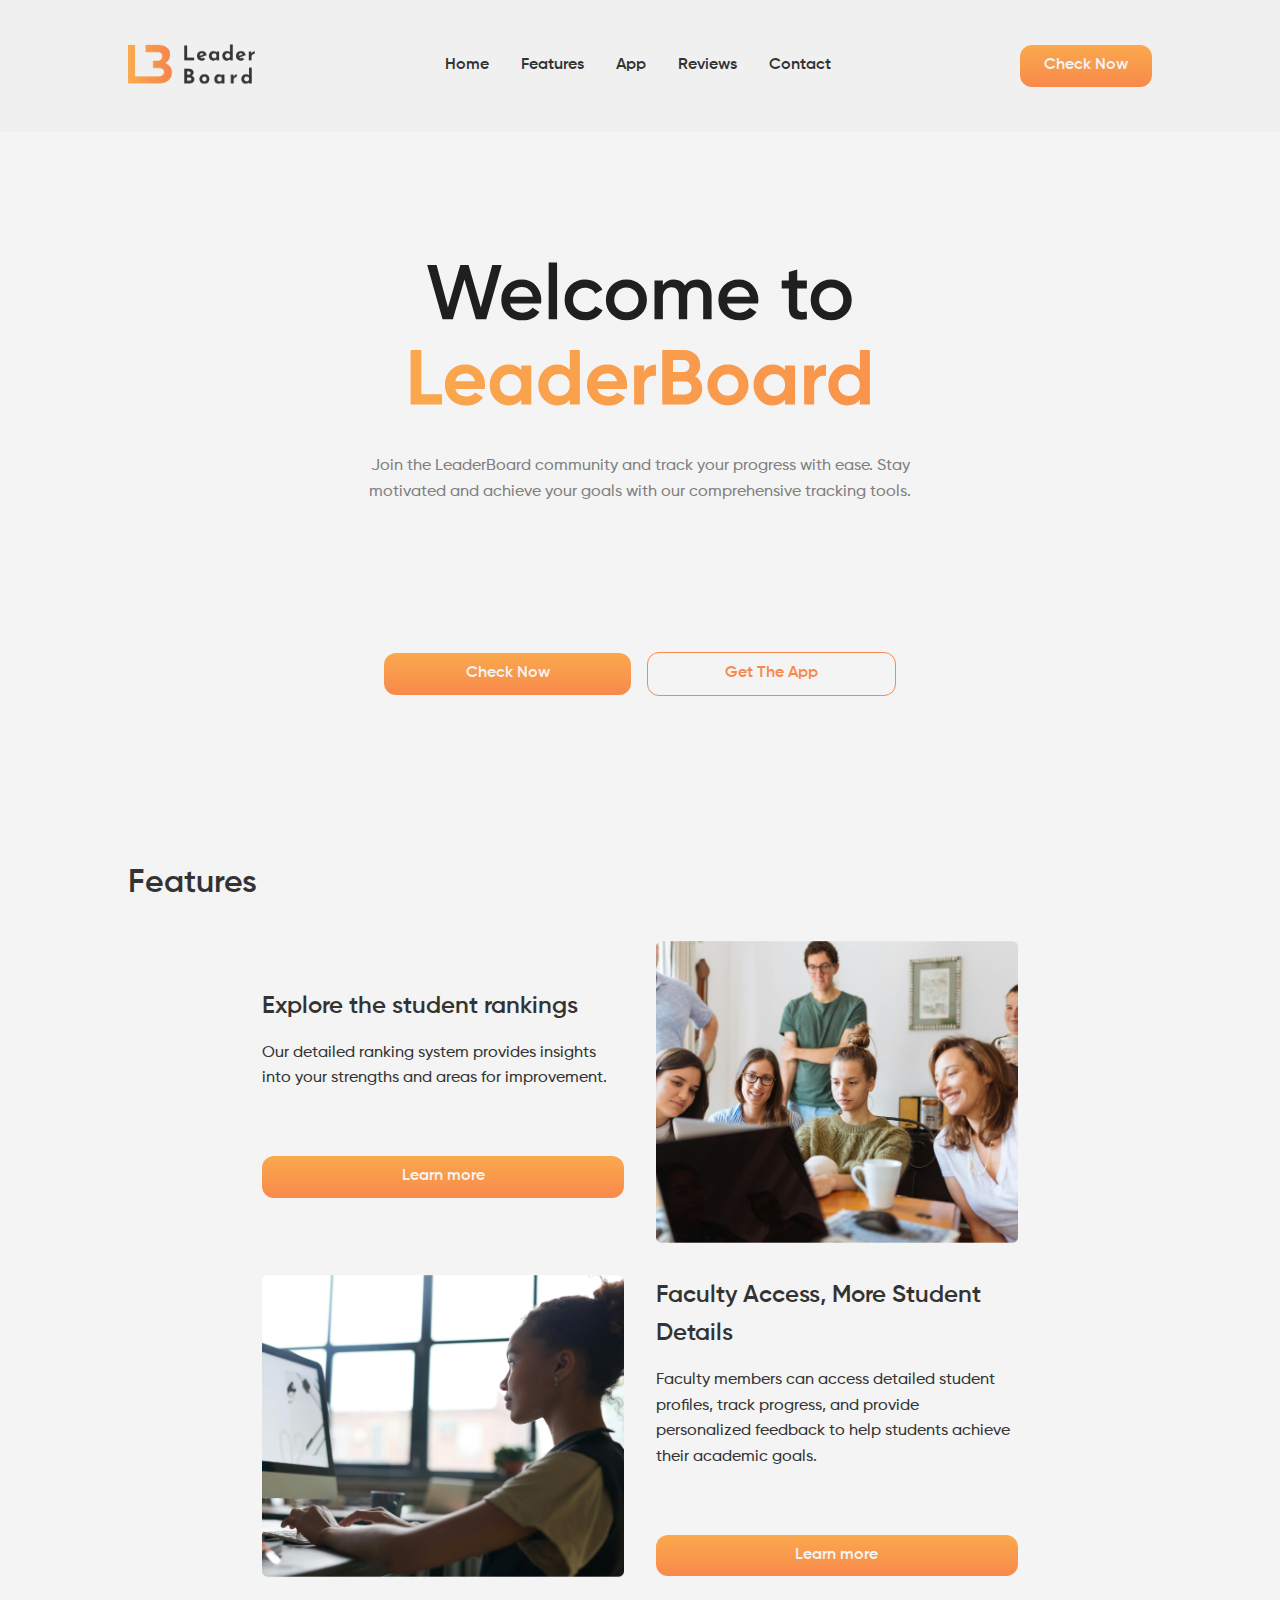
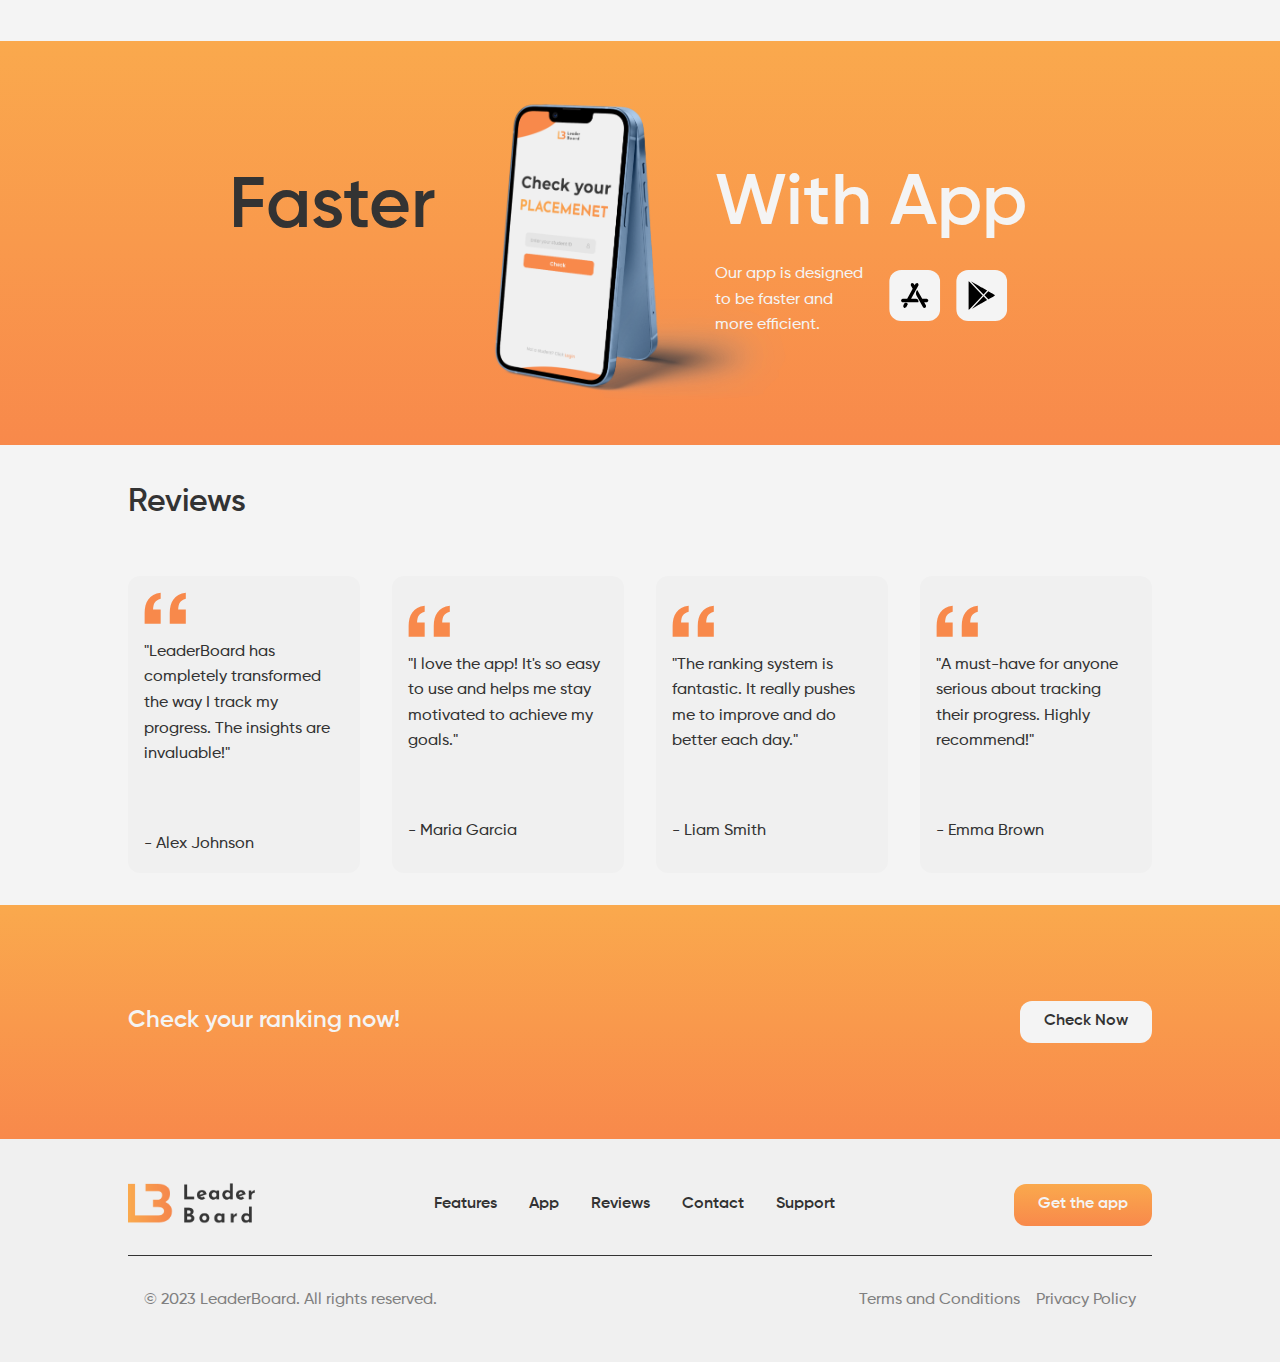
==== commit 57a33ffb: "update nov2" ====
--- a/index.html
+++ b/index.html
@@ -3,7 +3,8 @@
   <head>
     <meta charset="UTF-8" />
     <meta name="viewport" content="width=device-width, initial-scale=1.0" />
-    <link rel="stylesheet" href="style.css" />
+    <link rel="stylesheet" href="css/style-global.css" />
+    <link rel="stylesheet" href="css/style.css" />
     <title>LeaderBoard</title>
   </head>
   <body>
--- a/css/style-global.css
+++ b/css/style-global.css
@@ -0,0 +1,238 @@
+/* Custom font */
+@font-face {
+  font-family: "Gilroy";
+  src: url("/font/Gilroy-Regular.ttf") format("truetype");
+  font-weight: normal;
+}
+
+@font-face {
+  font-family: "Gilroy";
+  src: url("/font/Gilroy-Medium.ttf") format("truetype");
+  font-weight: medium;
+}
+
+@font-face {
+  font-family: "Gilroy";
+  src: url("/font/Gilroy-SemiBold.ttf") format("truetype");
+  font-weight: bold;
+}
+
+:root {
+  --primary-color: #f4f4f4;
+  --secondary-color: #333333;
+  --tertiary-color: #f0f0f0;
+
+  --primary-accent-color: #faa94d;
+  --secondary-accent-color: #f8894b;
+
+  --darker-shade: #808080;
+  --lighter-shade: #9f9f9f;
+
+  --primary-text-color: var(--secondary-color);
+  --secondary-text-color: var(--primary-color);
+
+  --primary-bg-color: var(--primary-color);
+  --secondary-bg-color: var(--secondary-color);
+  --tertiary-bg-color: var(--tertiary-color);
+
+  --primary-bg: linear-gradient(
+    180deg,
+    var(--primary-accent-color),
+    var(--secondary-accent-color)
+  );
+
+  --secondary-bg: linear-gradient(
+    180deg,
+    var(--secondary-accent-color),
+    var(--primary-accent-color)
+  );
+}
+
+/* Reset some default browser styles */
+* {
+  margin: 0;
+  padding: 0;
+  box-sizing: border-box;
+  font-family: inherit;
+}
+
+input::-webkit-outer-spin-button,
+input::-webkit-inner-spin-button {
+  -webkit-appearance: none;
+  margin: 0;
+}
+
+input[type="number"] {
+  -moz-appearance: textfield;
+  appearance: textfield;
+}
+
+/* Basic body styling */
+body {
+  font-family: "Gilroy", Helvetica, sans-serif;
+  line-height: 1.6;
+  background-color: var(--primary-bg-color);
+  color: var(--primary-text-color);
+}
+
+.container {
+  display: flex;
+  flex-direction: column;
+  justify-content: space-between;
+  align-items: center;
+  margin: 0 auto;
+  width: 100%;
+  min-width: 900px;
+  height: fit-content;
+  min-height: 100vh;
+}
+
+img {
+  width: 100%;
+  height: auto;
+}
+
+.underline {
+  border-bottom: var(--lighter-shade) 1px solid;
+}
+
+/* ---------------------------buttons------------------------------ */
+button,
+a {
+  cursor: pointer;
+  color: inherit;
+  font-family: inherit;
+  text-decoration: none;
+}
+
+.btn {
+  display: block;
+  width: 100%;
+  min-width: max-content;
+  border: none;
+  padding: 0.5rem 1.5rem;
+  border-radius: 12px;
+  background: var(--primary-bg);
+  color: var(--secondary-text-color);
+  font-weight: bold;
+  text-align: center;
+  transition: scale 0.1s ease;
+}
+
+.btn:hover {
+  background: var(--secondary-bg);
+  scale: 1.02;
+}
+
+.btn:active {
+  scale: 0.9;
+}
+
+.btn-light {
+  background: var(--primary-bg-color);
+  color: var(--secondary-accent-color);
+  border: var(--secondary-accent-color) 1px solid;
+}
+
+.btn-light:hover {
+  background: var(--tertiary-bg-color);
+}
+
+.btn-back {
+  background: none;
+  color: var(--darker-shade);
+  border: var(--darker-shade) 1px solid;
+  padding: 0.5rem 1rem;
+  border-radius: 24px;
+  width: max-content;
+  margin: 2rem auto;
+}
+
+.btn-back:hover {
+  background: var(--darker-shade);
+  color: var(--primary-text-color);
+}
+
+/* Header & Footer Nav */
+#header,
+#footer {
+  width: 100%;
+  padding: 1rem 0;
+  background: var(--tertiary-bg-color);
+}
+
+.header-container,
+.footer-container,
+.footer-tac {
+  width: 80%;
+  max-width: 1400px;
+  margin: 0 auto;
+}
+
+.header-container,
+.footer-container {
+  font-weight: bold;
+  display: flex;
+  justify-content: space-between;
+  align-items: center;
+  height: 6.25rem;
+  padding: 1.75rem 0;
+  gap: 1rem;
+}
+
+.logo-container,
+.nav-container,
+.cta-container {
+  display: flex;
+  align-items: center;
+  width: fit-content;
+  height: 100%;
+  gap: 1rem;
+}
+
+.logo-img {
+  height: 100%;
+}
+
+.logo-center {
+  margin: 0 auto;
+}
+
+.nav {
+  display: flex;
+  justify-content: space-between;
+  align-items: center;
+  list-style: none;
+  gap: 1rem;
+  padding: 1rem;
+}
+
+.nav-links {
+  padding: 0.5rem;
+}
+
+.nav-links:hover {
+  color: var(--secondary-accent-color);
+}
+
+/* Footer section */
+
+.footer-tac {
+  display: flex;
+  justify-content: space-between;
+  align-items: center;
+  gap: 1rem;
+  padding: 2rem 1rem;
+  border-top: var(--primary-text-color) 1px solid;
+  color: var(--darker-shade);
+}
+
+.tac-box {
+  display: flex;
+  gap: 1rem;
+}
+
+.tac-link {
+  color: inherit;
+  text-decoration: none;
+}
--- a/css/style.css
+++ b/css/style.css
@@ -0,0 +1,465 @@
+/* ---------------------HomePage--------------------- */
+#app,
+#newsletter {
+  background: var(--primary-bg);
+}
+
+/* Containers for the LeaderBoard */
+
+.hero-container,
+.features-container,
+.app-container,
+.reviews-container,
+.newsletter-container {
+  width: 80%;
+  max-width: 1400px;
+  margin: 0 auto;
+}
+
+#hero,
+#features,
+#app,
+#reviews,
+#newsletter {
+  width: 100%;
+  padding: 2rem 0;
+}
+
+/* Hero styling */
+.hero-container {
+  display: flex;
+  flex-direction: column;
+  justify-content: space-evenly;
+  align-items: center;
+  gap: 3rem;
+  text-align: center;
+  width: 50%;
+  max-width: 60rem;
+  height: 70vh;
+  min-height: min-content;
+  padding: 0 2rem;
+}
+
+.hero-title,
+.hero-title img {
+  width: 80%;
+  margin: auto;
+}
+
+.hero-main {
+  display: flex;
+  flex-direction: column;
+  justify-content: space-between;
+  gap: 3rem;
+  color: var(--darker-shade);
+}
+
+.hero-cta {
+  display: flex;
+  justify-content: center;
+  align-items: center;
+  gap: 1rem;
+  width: 100%;
+  padding: 0 2rem;
+}
+
+/* Features section */
+.features-container {
+  display: flex;
+  flex-direction: column;
+  justify-content: center;
+}
+
+.features-grid {
+  width: 80%;
+  min-width: 750px;
+  margin: auto;
+  display: flex;
+  flex-direction: column;
+  gap: 2rem;
+  padding: 2rem;
+}
+
+.feature-item {
+  display: flex;
+  justify-content: center;
+  align-items: center;
+  gap: 2rem;
+  width: 100%;
+}
+
+.feature-box {
+  display: flex;
+  flex-direction: column;
+  justify-content: space-between;
+  align-items: center;
+  gap: 4rem;
+  width: 50%;
+  border-radius: 12px;
+}
+
+.feature-texts {
+  display: flex;
+  flex-direction: column;
+  gap: 1rem;
+  width: 100%;
+}
+
+/* App section */
+.app-container {
+  display: flex;
+  justify-content: center;
+  align-items: center;
+  gap: 3rem;
+}
+
+.app-box {
+  width: 33%;
+  display: flex;
+  flex-direction: column;
+  justify-content: space-between;
+}
+
+.app-section-dark {
+  text-align: right;
+  font-size: 3rem;
+  translate: 0 -30%;
+}
+
+.app-section-light {
+  color: var(--secondary-text-color);
+  text-align: left;
+  font-size: 3rem;
+  translate: -40%;
+}
+
+.app-heading {
+  min-width: max-content;
+}
+
+.app-sub-box {
+  display: flex;
+  align-items: center;
+  width: 100%;
+  font-size: 1rem;
+  gap: 1.5rem;
+}
+
+.app-socials {
+  width: 50%;
+  display: flex;
+  gap: 1rem;
+}
+
+.app-description {
+  width: 50%;
+  min-width: 150px;
+}
+
+.app-img {
+  width: 100%;
+}
+
+.app-socials img {
+  height: 3.2rem;
+  padding: 0.7rem;
+  border-radius: 12px;
+  background-color: var(--primary-bg-color);
+  transition: scale 0.1s ease;
+}
+
+.app-socials img:hover {
+  scale: 1.05;
+}
+
+/* Reviews section */
+.reviews-container {
+  display: flex;
+  flex-direction: column;
+  justify-content: center;
+  gap: 3rem;
+}
+
+.reviews-grid {
+  display: flex;
+  gap: 2rem;
+}
+
+.review-item {
+  display: flex;
+  flex-direction: column;
+  justify-content: center;
+  gap: 1rem;
+  width: 25%;
+  background-color: var(--tertiary-color);
+  padding: 1rem;
+  border-radius: 12px;
+}
+
+.review-item img {
+  height: 2rem;
+  width: min-content;
+}
+
+.review-author {
+  margin-top: 3rem;
+}
+
+/* Newsletter section */
+
+.newsletter-container {
+  display: flex;
+  justify-content: space-between;
+  gap: 3rem;
+  color: var(--secondary-text-color);
+  padding: 4em 0;
+}
+
+.newsletter-container .cta {
+  width: max-content;
+  background: var(--primary-bg-color);
+  color: var(--primary-text-color);
+}
+
+.newsletter-heading {
+  min-width: max-content;
+}
+
+/* Input section */
+.hero-input-section {
+  width: 100%;
+  display: flex;
+  align-items: center;
+  gap: 1rem;
+}
+
+.input-container {
+  width: 100%;
+  display: flex;
+  justify-content: space-between;
+  align-items: center;
+  border: var(--darker-shade) 1px solid;
+  border-radius: 12px;
+  background: var(--tertiary-color);
+}
+
+.input-container input {
+  width: 100%;
+  border: none;
+  padding: 1rem;
+  border-radius: 12px;
+  background-color: inherit;
+  font-size: larger;
+  outline: none;
+}
+
+.input-container .btn {
+  width: min-content;
+  background: none;
+  padding: 1rem;
+}
+
+.input-container button:hover {
+  background: none;
+}
+
+/* Login section */
+.login-container {
+  display: flex;
+  flex-direction: column;
+  justify-content: center;
+  align-items: center;
+  gap: 1rem;
+}
+
+.login-form-text {
+  color: var(--darker-shade);
+  text-decoration: none;
+}
+
+.login-btn {
+  padding: 1rem;
+}
+
+/* Placement page */
+.progress-section {
+  flex-direction: column;
+  position: relative;
+}
+.progress-circle {
+  position: absolute;
+}
+
+.rank-section {
+  width: 100%;
+  text-align: center;
+  position: absolute;
+  top: 50%;
+  translate: 0 -50%;
+}
+
+.rank-number {
+  font-size: 1.25em;
+  font-weight: bold;
+}
+
+.current-rank {
+  font-weight: bold;
+  color: var(--primary-text-color);
+  font-size: 3em;
+}
+
+.rank-text {
+  font-size: 1.25em;
+}
+
+.span-light {
+  color: var(--lighter-shade);
+}
+
+.span-accent {
+  color: var(--secondary-accent-color);
+  font-weight: bold;
+}
+
+.rank-profile-link {
+  font-size: 1rem;
+  color: var(--secondary-accent-color);
+  text-decoration: none;
+  font-weight: bold;
+}
+
+/* Ranking section */
+.ranking-form {
+  text-align: left;
+  width: 100%;
+  color: var(--primary-text-color);
+}
+
+.form-header {
+  display: flex;
+  justify-content: space-between;
+  padding: 1rem;
+  font-weight: bold;
+  font-size: 1.25rem;
+}
+
+.form-input-section {
+  display: flex;
+  flex-direction: column;
+}
+
+.form-button-section {
+  display: flex;
+  justify-content: center;
+  align-items: center;
+  gap: 1rem;
+  margin-top: 2rem;
+}
+
+.form-input-section label {
+  display: block;
+  font-weight: bold;
+  margin-top: 1rem;
+}
+
+.form-input-section input {
+  width: 100%;
+  padding: 1rem 1rem 1rem 0;
+}
+
+.form-button-section .btn {
+  padding: 1rem 4rem;
+  max-width: fit-content;
+}
+
+/* Ranking LeaderBoard */
+.leaderboard-container {
+  width: 100%;
+  align-items: start;
+  gap: 0;
+  margin-bottom: 2rem;
+  max-width: 80%;
+}
+
+.ranking-form {
+  gap: 0;
+}
+
+/* Ranking-table styling */
+.ranking-table {
+  width: 100%;
+  border-collapse: collapse;
+  font-size: 1rem;
+  text-align: left;
+  font-weight: bold;
+}
+
+thead,
+tbody {
+  width: 100%;
+}
+
+.ranking-table tr {
+  width: 100%;
+  display: flex;
+  flex-wrap: wrap;
+}
+
+.ranking-table tr:hover {
+  background-color: var(--lighter-shade);
+}
+
+.ranking-table th,
+.ranking-table td {
+  flex: 0.5;
+  display: flex;
+  flex-direction: column;
+  align-items: center;
+  justify-content: center;
+  padding: 1rem;
+  border-bottom: 1px solid var(--lighter-shade);
+}
+
+.ranking-table th:nth-child(2),
+.ranking-table td:nth-child(2) {
+  flex: 1;
+}
+
+.ranking-table td:nth-child(2) p {
+  justify-content: left;
+}
+
+.ranking-table td {
+  color: var(--primary-text-color);
+}
+
+.ranking-table td p {
+  width: 100%;
+  display: flex;
+  justify-content: center;
+  align-items: center;
+  gap: 0.5rem;
+  position: relative;
+}
+
+.ranking-table td p:nth-child(2) {
+  color: var(--darker-shade);
+  font-weight: normal;
+  width: max-content;
+}
+
+.ranking-table td p img {
+  width: 2.5rem;
+}
+
+.ranking-table .crown {
+  width: 1rem;
+  position: absolute;
+  translate: -200%;
+}
+
+.profile-container img {
+  width: 80%;
+  margin: auto;
+}
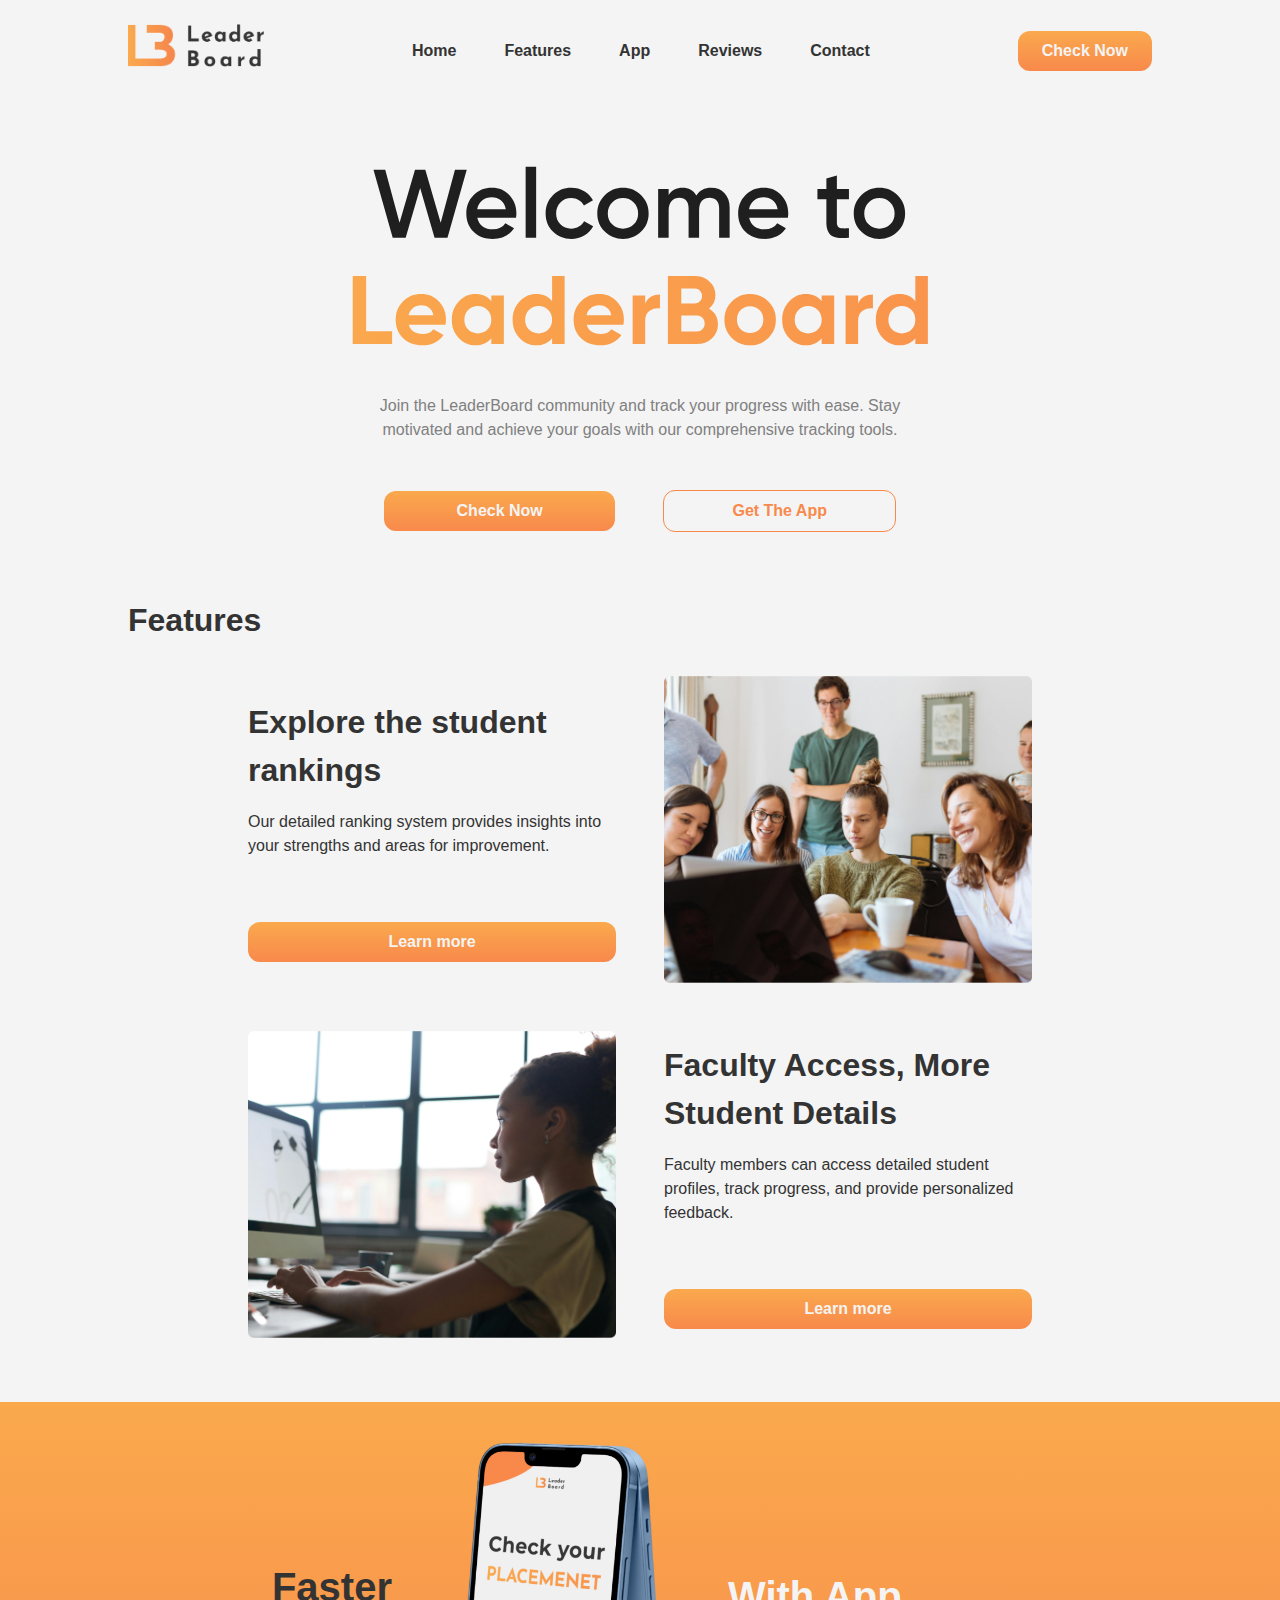
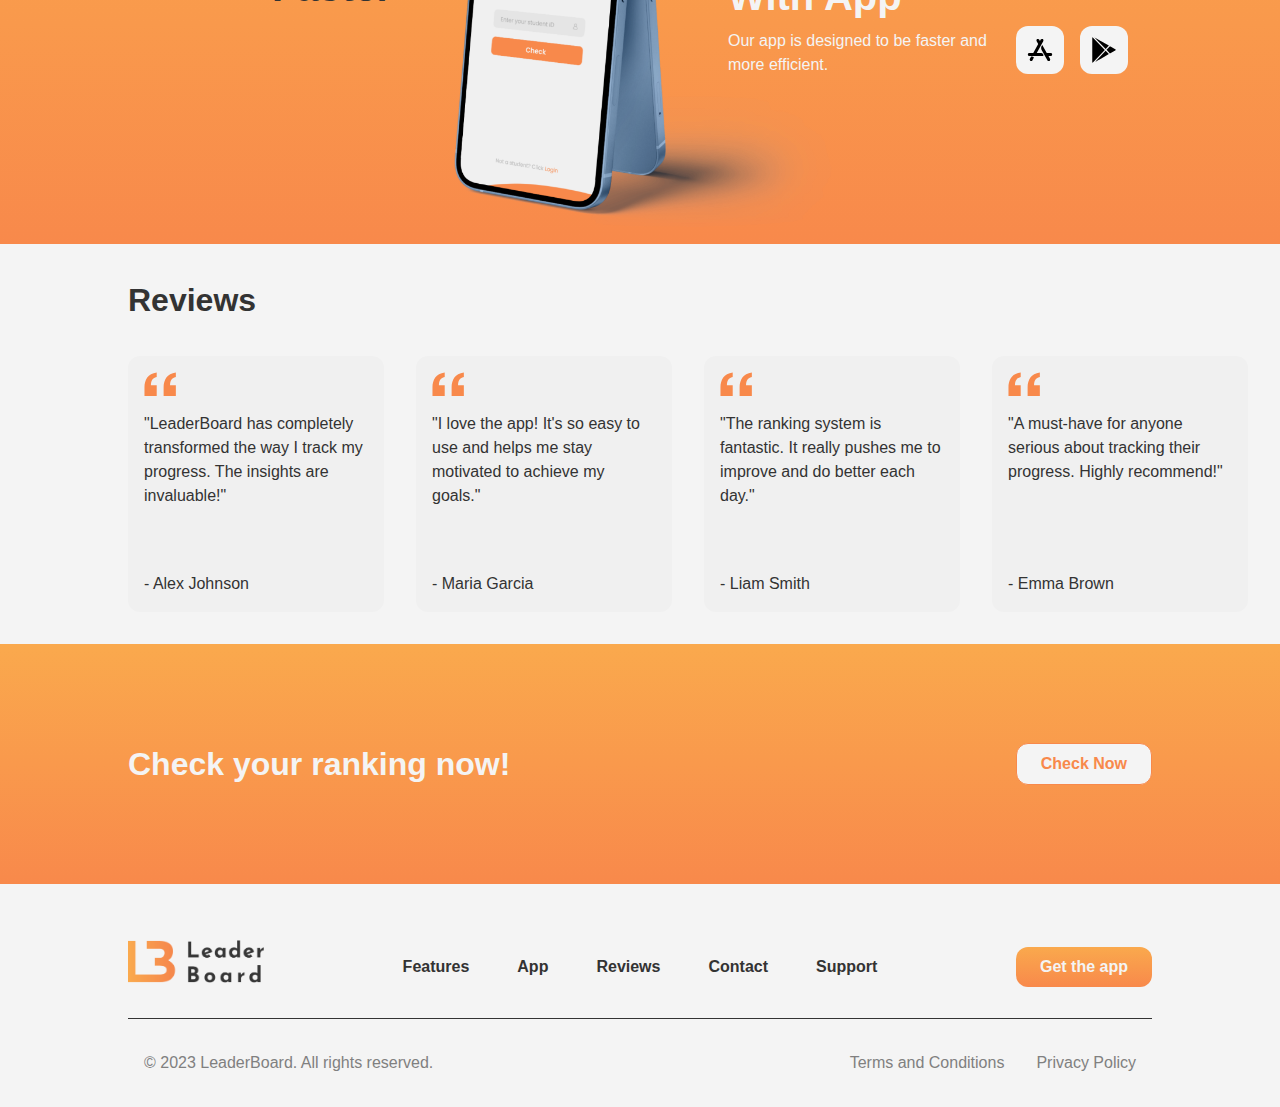
==== commit 20cc0888: "Rebased everything -  3 Nov." ====
--- a/index.html
+++ b/index.html
@@ -3,14 +3,13 @@
   <head>
     <meta charset="UTF-8" />
     <meta name="viewport" content="width=device-width, initial-scale=1.0" />
-    <link rel="stylesheet" href="css/style-global.css" />
-    <link rel="stylesheet" href="css/style.css" />
+    <link rel="stylesheet" href="style.css" />
     <title>LeaderBoard</title>
   </head>
   <body>
     <div class="container">
       <header id="header">
-        <div class="header-container">
+        <div class="section-container header-container">
           <a href="index.html" class="logo-container">
             <img class="logo-img" src="img/logo-1.png" alt="LeaderBoard Logo" />
           </a>
@@ -38,151 +37,168 @@
           </div>
         </div>
       </header>
-      <div id="hero">
-        <div class="hero-container">
-          <div class="hero-main">
-            <img
-              class="hero-title"
-              src="/img/welcome-to-leaderboard.svg"
-              alt="Welcome to LeaderBoard" />
-            <p class="hero-text">
-              Join the LeaderBoard community and track your progress with ease.
-              Stay motivated and achieve your goals with our comprehensive
-              tracking tools.
-            </p>
-          </div>
-          <div class="hero-cta">
-            <a href="studentcheckpage.html" class="hero-btn btn">Check Now</a>
-            <a href="index.html#app" class="hero-btn btn btn-light"
-              >Get The App</a
+      <main id="main">
+        <div id="hero">
+          <div class="section-container hero-container">
+            <div class="hero-main">
+              <img
+                class="hero-title"
+                src="/img/welcome-to-leaderboard.svg"
+                alt="Welcome to LeaderBoard" />
+              <p class="hero-text">
+                Join the LeaderBoard community and track your progress with
+                ease. Stay motivated and achieve your goals with our
+                comprehensive tracking tools.
+              </p>
+            </div>
+            <div class="hero-cta">
+              <a href="studentcheckpage.html" class="hero-btn btn">Check Now</a>
+              <a href="index.html#app" class="hero-btn btn btn-light"
+                >Get The App</a
+              >
+            </div>
+          </div>
+        </div>
+        <div id="features">
+          <div class="section-container features-container">
+            <h2 class="features-heading">Features</h2>
+            <div class="features-grid">
+              <div class="feature-item">
+                <div class="feature-box">
+                  <div class="feature-texts">
+                    <h2 class="feature-title">Explore the student rankings</h2>
+                    <p class="feature-sub-title">
+                      Our detailed ranking system provides insights into your
+                      strengths and areas for improvement.
+                    </p>
+                  </div>
+                  <a class="feature-cta cta btn" href="blog.html">Learn more</a>
+                </div>
+                <div class="feature-box">
+                  <img
+                    class="feature-img"
+                    src="img/student-image.png"
+                    alt="Students checking their rankings" />
+                </div>
+              </div>
+              <div class="feature-item">
+                <div class="feature-box">
+                  <img
+                    class="feature-img"
+                    src="img/faculty-image.png"
+                    alt="Faculty member checking student rankings" />
+                </div>
+                <div class="feature-box">
+                  <div class="feature-texts">
+                    <h2 class="feature-title">
+                      Faculty Access, More Student Details
+                    </h2>
+                    <p class="feature-sub-title">
+                      Faculty members can access detailed student profiles,
+                      track progress, and provide personalized feedback.
+                    </p>
+                  </div>
+                  <a class="feature-cta cta btn" href="blog.html">Learn more</a>
+                </div>
+              </div>
+            </div>
+          </div>
+        </div>
+        <div id="app">
+          <div class="section-container app-container">
+            <div class="app-box app-section-dark">
+              <h2 class="app-heading">Faster</h2>
+            </div>
+            <div class="app-box app-section-logo">
+              <img
+                class="app-img"
+                src="img/iphone-13.png"
+                alt="LeaderBoard app running on iPhone" />
+            </div>
+            <div class="app-box app-section-light">
+              <h2 class="app-heading">With App</h2>
+              <div class="app-sub-box">
+                <p class="app-description">
+                  Our app is designed to be faster and more efficient.
+                </p>
+                <div class="app-socials">
+                  <a href="blog.html" class="social-link">
+                    <img
+                      src="img/app-store.svg"
+                      alt="Download on the App Store" />
+                  </a>
+                  <a href="blog.html" class="social-link">
+                    <img
+                      src="img/google-play.svg"
+                      alt="Get it on Google Play" />
+                  </a>
+                </div>
+              </div>
+            </div>
+          </div>
+        </div>
+        <div id="reviews">
+          <div class="section-container reviews-container">
+            <h2 class="reviews-heading">Reviews</h2>
+            <div class="reviews-grid">
+              <div class="review-item">
+                <p class="review-text">
+                  <img
+                    class="quotation-icon"
+                    src="img/quote-1.svg"
+                    alt="Big quotation" />
+                  "LeaderBoard has completely transformed the way I track my
+                  progress. The insights are invaluable!"
+                </p>
+                <p class="review-author">- Alex Johnson</p>
+              </div>
+              <div class="review-item">
+                <p class="review-text">
+                  <img
+                    class="quotation-icon"
+                    src="img/quote-1.svg"
+                    alt="Big quotation" />
+                  "I love the app! It's so easy to use and helps me stay
+                  motivated to achieve my goals."
+                </p>
+                <p class="review-author">- Maria Garcia</p>
+              </div>
+              <div class="review-item">
+                <p class="review-text">
+                  <img
+                    class="quotation-icon"
+                    src="img/quote-1.svg"
+                    alt="Big quotation" />
+                  "The ranking system is fantastic. It really pushes me to
+                  improve and do better each day."
+                </p>
+                <p class="review-author">- Liam Smith</p>
+              </div>
+              <div class="review-item">
+                <p class="review-text">
+                  <img
+                    class="quotation-icon"
+                    src="img/quote-1.svg"
+                    alt="Big quotation" />
+                  "A must-have for anyone serious about tracking their progress.
+                  Highly recommend!"
+                </p>
+                <p class="review-author">- Emma Brown</p>
+              </div>
+            </div>
+          </div>
+        </div>
+        <div id="newsletter">
+          <div class="section-container newsletter-container">
+            <h2 class="newsletter-heading">Check your ranking now!</h2>
+            <a href="studentcheckpage.html" class="cta btn btn-light"
+              >Check Now</a
             >
           </div>
         </div>
-      </div>
-      <div id="features">
-        <div class="features-container">
-          <h1 class="features-heading">Features</h1>
-          <div class="features-grid">
-            <div class="feature-item">
-              <div class="feature-box">
-                <div class="feature-texts">
-                  <h2 class="feature-title">Explore the student rankings</h2>
-                  <p class="feature-sub-title">
-                    Our detailed ranking system provides insights into your
-                    strengths and areas for improvement.
-                  </p>
-                </div>
-                <a class="feature-cta cta btn" href="blog.html">Learn more</a>
-              </div>
-              <div class="feature-box">
-                <img
-                  class="feature-img"
-                  src="img/student-image.png"
-                  alt="Students checking their rankings" />
-              </div>
-            </div>
-            <div class="feature-item">
-              <div class="feature-box">
-                <img
-                  class="feature-img"
-                  src="img/faculty-image.png"
-                  alt="Faculty member checking student rankings" />
-              </div>
-              <div class="feature-box">
-                <div class="feature-texts">
-                  <h2 class="feature-title">
-                    Faculty Access, More Student Details
-                  </h2>
-                  <p class="feature-sub-title">
-                    Faculty members can access detailed student profiles, track
-                    progress, and provide personalized feedback to help students
-                    achieve their academic goals.
-                  </p>
-                </div>
-                <a class="feature-cta cta btn" href="blog.html">Learn more</a>
-              </div>
-            </div>
-          </div>
-        </div>
-      </div>
-      <div id="app">
-        <div class="app-container">
-          <div class="app-box app-section-dark">
-            <h2 class="app-heading">Faster</h2>
-          </div>
-          <div class="app-box">
-            <img
-              class="app-img"
-              src="img/iphone-13.png"
-              alt="LeaderBoard app running on iPhone" />
-          </div>
-          <div class="app-box app-section-light">
-            <h2 class="app-heading">With App</h2>
-            <div class="app-sub-box">
-              <p class="app-description">
-                Our app is designed to be faster and more efficient.
-              </p>
-              <div class="app-socials">
-                <a href="blog.html" class="social-link">
-                  <img
-                    src="img/app-store.svg"
-                    alt="Download on the App Store" />
-                </a>
-                <a href="blog.html" class="social-link">
-                  <img src="img/google-play.svg" alt="Get it on Google Play" />
-                </a>
-              </div>
-            </div>
-          </div>
-        </div>
-      </div>
-      <div id="reviews">
-        <div class="reviews-container">
-          <h1 class="reviews-heading">Reviews</h1>
-          <div class="reviews-grid">
-            <div class="review-item">
-              <img src="img/quote-1.svg" alt="Big quotation" />
-              <p class="review-text">
-                "LeaderBoard has completely transformed the way I track my
-                progress. The insights are invaluable!"
-              </p>
-              <p class="review-author">- Alex Johnson</p>
-            </div>
-            <div class="review-item">
-              <img src="img/quote-1.svg" alt="Big quotation" />
-              <p class="review-text">
-                "I love the app! It's so easy to use and helps me stay motivated
-                to achieve my goals."
-              </p>
-              <p class="review-author">- Maria Garcia</p>
-            </div>
-            <div class="review-item">
-              <img src="img/quote-1.svg" alt="Big quotation" />
-              <p class="review-text">
-                "The ranking system is fantastic. It really pushes me to improve
-                and do better each day."
-              </p>
-              <p class="review-author">- Liam Smith</p>
-            </div>
-            <div class="review-item">
-              <img src="img/quote-1.svg" alt="Big quotation" />
-              <p class="review-text">
-                "A must-have for anyone serious about tracking their progress.
-                Highly recommend!"
-              </p>
-              <p class="review-author">- Emma Brown</p>
-            </div>
-          </div>
-        </div>
-      </div>
-      <div id="newsletter">
-        <div class="newsletter-container">
-          <h2 class="newsletter-heading">Check your ranking now!</h2>
-          <a href="studentcheckpage.html" class="cta btn">Check Now</a>
-        </div>
-      </div>
+      </main>
       <footer id="footer">
-        <div class="footer-container">
+        <div class="section-container footer-container">
           <a href="index.html" class="logo-container">
             <img class="logo-img" src="img/logo-1.png" alt="LeaderBoard Logo" />
           </a>
@@ -209,7 +225,7 @@
             <a href="index.html#app" class="cta btn">Get the app</a>
           </div>
         </div>
-        <div class="footer-tac">
+        <div class="section-container footer-tac">
           <p class="footer-text">
             &copy; 2023 LeaderBoard. All rights reserved.
           </p>
--- a/style.css
+++ b/style.css
@@ -0,0 +1,511 @@
+@import url(css/reset.min.css);
+@import url(css/styleguide.css);
+@import url(css/global.css);
+
+/* -------------------------HomePage------------------------- */
+
+/* Buttons */
+.hero-cta .btn,
+.feature-box .btn {
+  width: 100%;
+}
+
+/* Containers for the LeaderBoard */
+#app,
+#newsletter {
+  background: var(--primary-bg);
+}
+
+#hero,
+#features,
+#app,
+#reviews,
+#newsletter {
+  width: 100%;
+  padding: 2rem 0;
+}
+
+/* Hero styling */
+.hero-title {
+  width: 40rem;
+}
+
+.hero-container {
+  width: 50%;
+  min-height: max-content;
+  flex-direction: column;
+  text-align: center;
+  padding: 0 2rem;
+}
+
+.hero-container,
+.hero-main,
+.hero-cta {
+  display: flex;
+  align-items: center;
+  justify-content: space-between;
+  gap: 3rem;
+}
+
+.hero-main {
+  flex-direction: column;
+  color: var(--darker-shade);
+}
+
+.hero-cta {
+  width: 100%;
+  padding: 0 2rem;
+}
+
+/* Features section */
+.features-container {
+  flex-direction: column;
+  justify-content: center;
+}
+
+.features-grid,
+.feature-item,
+.feature-box,
+.feature-texts {
+  display: flex;
+  flex-direction: column;
+}
+
+.features-grid,
+.feature-item {
+  gap: 3rem;
+}
+
+.features-grid {
+  width: 80%;
+  margin: 0 auto;
+  padding: 2rem;
+}
+
+.feature-item {
+  flex-direction: row;
+  justify-content: center;
+  align-items: center;
+  width: 100%;
+}
+
+.feature-box {
+  width: 23rem;
+  min-width: 23rem;
+  justify-content: space-between;
+  align-items: center;
+  border-radius: 12px;
+  gap: 4rem;
+}
+
+.feature-texts {
+  width: 100%;
+  gap: 1rem;
+}
+
+/* App section */
+#app {
+  padding: 0;
+}
+
+.app-heading {
+  font-size: 2.5rem;
+}
+
+.app-container {
+  justify-content: center;
+  align-items: center;
+  gap: 3rem;
+}
+
+.app-box,
+.app-sub-box,
+.app-socials {
+  display: flex;
+}
+
+.app-box {
+  width: 25rem;
+  min-width: 25rem;
+  flex-direction: column;
+  justify-content: space-between;
+}
+
+.app-section-dark {
+  text-align: right;
+  translate: 0 -60%;
+}
+
+.app-section-light {
+  text-align: left;
+  translate: -40%;
+  color: var(--secondary-text-color);
+}
+
+.app-sub-box {
+  width: 100%;
+  align-items: center;
+  font-size: 1rem;
+  gap: 1.5rem;
+}
+
+.app-socials {
+  gap: 1rem;
+}
+
+.app-socials img {
+  width: 3rem;
+  min-width: 3rem;
+  padding: 0.7rem;
+  border-radius: 12px;
+  background-color: var(--primary-bg-color);
+  transition: scale 0.1s ease;
+}
+
+.app-socials img:hover {
+  scale: 1.05;
+}
+
+/* Reviews section */
+.reviews-container,
+.review-item {
+  flex-direction: column;
+  justify-content: center;
+  gap: 2rem;
+}
+
+.reviews-grid,
+.review-item,
+.review-text {
+  display: flex;
+  gap: 1rem;
+}
+
+.reviews-grid {
+  gap: 2rem;
+  margin: 0 auto;
+}
+
+.review-item {
+  background-color: var(--tertiary-color);
+  justify-content: space-between;
+  width: 16rem;
+  min-width: 16rem;
+  padding: 1rem;
+  border-radius: 12px;
+}
+
+.review-item img {
+  display: block;
+  width: 2rem;
+}
+
+.review-text {
+  flex-direction: column;
+}
+
+.review-author {
+  margin-top: 3rem;
+}
+
+/* Newsletter section */
+
+.newsletter-container {
+  color: var(--secondary-text-color);
+  justify-content: space-between;
+  align-items: center;
+  gap: 2rem;
+  padding: 4em 0;
+}
+
+.newsletter-heading {
+  min-width: max-content;
+}
+
+/* Input section */
+.hero-input-section {
+  width: 100%;
+  display: flex;
+  align-items: center;
+  gap: 1rem;
+}
+
+.input-container {
+  width: 100%;
+  display: flex;
+  justify-content: space-between;
+  align-items: center;
+  border: var(--darker-shade) 1px solid;
+  border-radius: 12px;
+  background: var(--tertiary-color);
+}
+
+.input-container input,
+.input-container .btn {
+  padding: 1rem;
+  background: none;
+}
+
+.input-container input {
+  width: 100%;
+  border: none;
+  border-radius: 12px;
+  font-size: larger;
+  outline: none;
+}
+
+.input-container .btn {
+  width: min-content;
+}
+
+.input-container .btn:hover {
+  background: none;
+}
+
+/* Login section & Signup section */
+.login-container,
+.signup-container {
+  display: flex;
+  flex-direction: column;
+  justify-content: center;
+  align-items: center;
+  gap: 1rem;
+}
+
+.login-cta,
+.signup-cta {
+  color: var(--darker-shade);
+  text-decoration: none;
+}
+
+.login-btn,
+.signup-btn {
+  margin-top: 1rem;
+  padding: 1rem;
+  width: 80%;
+}
+
+/* Placement page */
+.progress-section {
+  width: 25rem;
+  position: relative;
+}
+.progress-circle {
+  position: absolute;
+}
+
+.progress-ranking {
+  width: 100%;
+  text-align: center;
+  position: absolute;
+  top: 50%;
+  translate: 0 -50%;
+}
+
+.rank-number {
+  font-size: 1.25em;
+  font-weight: bold;
+}
+
+.current-rank {
+  font-weight: bold;
+  color: var(--primary-text-color);
+  font-size: 3em;
+}
+
+.rank-text {
+  font-size: 1.25em;
+}
+
+.span-light {
+  color: var(--lighter-shade);
+}
+
+.span-accent {
+  color: var(--secondary-accent-color);
+  font-weight: bold;
+}
+
+.rank-profile-link {
+  font-size: 1rem;
+  color: var(--secondary-accent-color);
+  text-decoration: none;
+  font-weight: bold;
+}
+
+/* Ranking section */
+.ranking-main {
+  text-align: left;
+  width: 100%;
+  color: var(--primary-text-color);
+}
+
+.ranking-input-section,
+.form-input-section,
+.ranking-button-section,
+.form-button-section,
+.ranking-header {
+  display: flex;
+}
+
+.ranking-header {
+  justify-content: space-between;
+  padding: 1rem;
+  font-weight: bold;
+  font-size: 1.25rem;
+}
+
+.ranking-input-section,
+.form-input-section {
+  flex-direction: column;
+}
+
+.ranking-button-section,
+.form-button-section {
+  justify-content: center;
+  align-items: center;
+  gap: 1rem;
+  margin-top: 2rem;
+}
+
+.ranking-input-section label,
+.form-input-section label {
+  display: block;
+  font-weight: bold;
+  margin-top: 1rem;
+}
+.ranking-input-section input,
+.form-input-section input {
+  width: 100%;
+  padding: 1rem 1rem 1rem 0;
+}
+
+.ranking-button-section .btn,
+.form-button-section .btn {
+  padding: 1rem 4rem;
+  max-width: fit-content;
+}
+
+/* Ranking LeaderBoard */
+.leaderboard-container {
+  width: 100%;
+  align-items: start;
+  gap: 0;
+  margin-bottom: 2rem;
+  max-width: 80%;
+}
+
+.ranking-main {
+  gap: 0;
+}
+
+/* Ranking-table styling */
+.ranking-table {
+  width: 100%;
+  font-size: 1rem;
+  text-align: left;
+  font-weight: bold;
+}
+
+thead,
+tbody {
+  width: 100%;
+}
+
+.ranking-table tr {
+  width: 100%;
+  display: flex;
+  flex-wrap: wrap;
+}
+
+.ranking-table tr:hover {
+  background-color: var(--lighter-shade);
+}
+
+.ranking-table th,
+.ranking-table td {
+  flex: 0.5;
+  display: flex;
+  flex-direction: column;
+  align-items: center;
+  justify-content: center;
+  padding: 1rem;
+  border-bottom: 1px solid var(--lighter-shade);
+}
+
+.ranking-table th:nth-child(2),
+.ranking-table td:nth-child(2) {
+  flex: 1;
+}
+
+.ranking-table td:nth-child(2) p {
+  justify-content: left;
+}
+
+.ranking-table td {
+  color: var(--primary-text-color);
+}
+
+.ranking-table td p {
+  width: 100%;
+  display: flex;
+  justify-content: center;
+  align-items: center;
+  gap: 0.5rem;
+  position: relative;
+}
+
+.ranking-table td p:nth-child(2) {
+  color: var(--darker-shade);
+  font-weight: normal;
+  width: max-content;
+}
+
+.ranking-table td p img {
+  width: 2.5rem;
+}
+
+.ranking-table .crown {
+  width: 1rem;
+  position: absolute;
+  translate: -200%;
+}
+
+/* Profile section */
+
+.profile-container,
+.profile-details,
+.profile-item {
+  display: flex;
+}
+
+.profile-container {
+  flex-direction: column;
+  align-items: center;
+  gap: 2rem;
+  background: #fff8f8;
+  width: 18.75rem;
+  padding: 2rem;
+  border-radius: 1.5rem;
+  border: solid 0.0625rem var(--primary-accent-color);
+}
+
+.profile-picture {
+  border: solid 0.25rem var(--primary-accent-color);
+  border-radius: 50%;
+  width: 10rem;
+}
+
+.profile-details {
+  width: 100%;
+  flex-direction: column;
+  gap: 1rem;
+}
+
+.profile-item {
+  justify-content: space-between;
+}
+
+.profile-item span:first-child {
+  color: var(--lighter-shade);
+}
